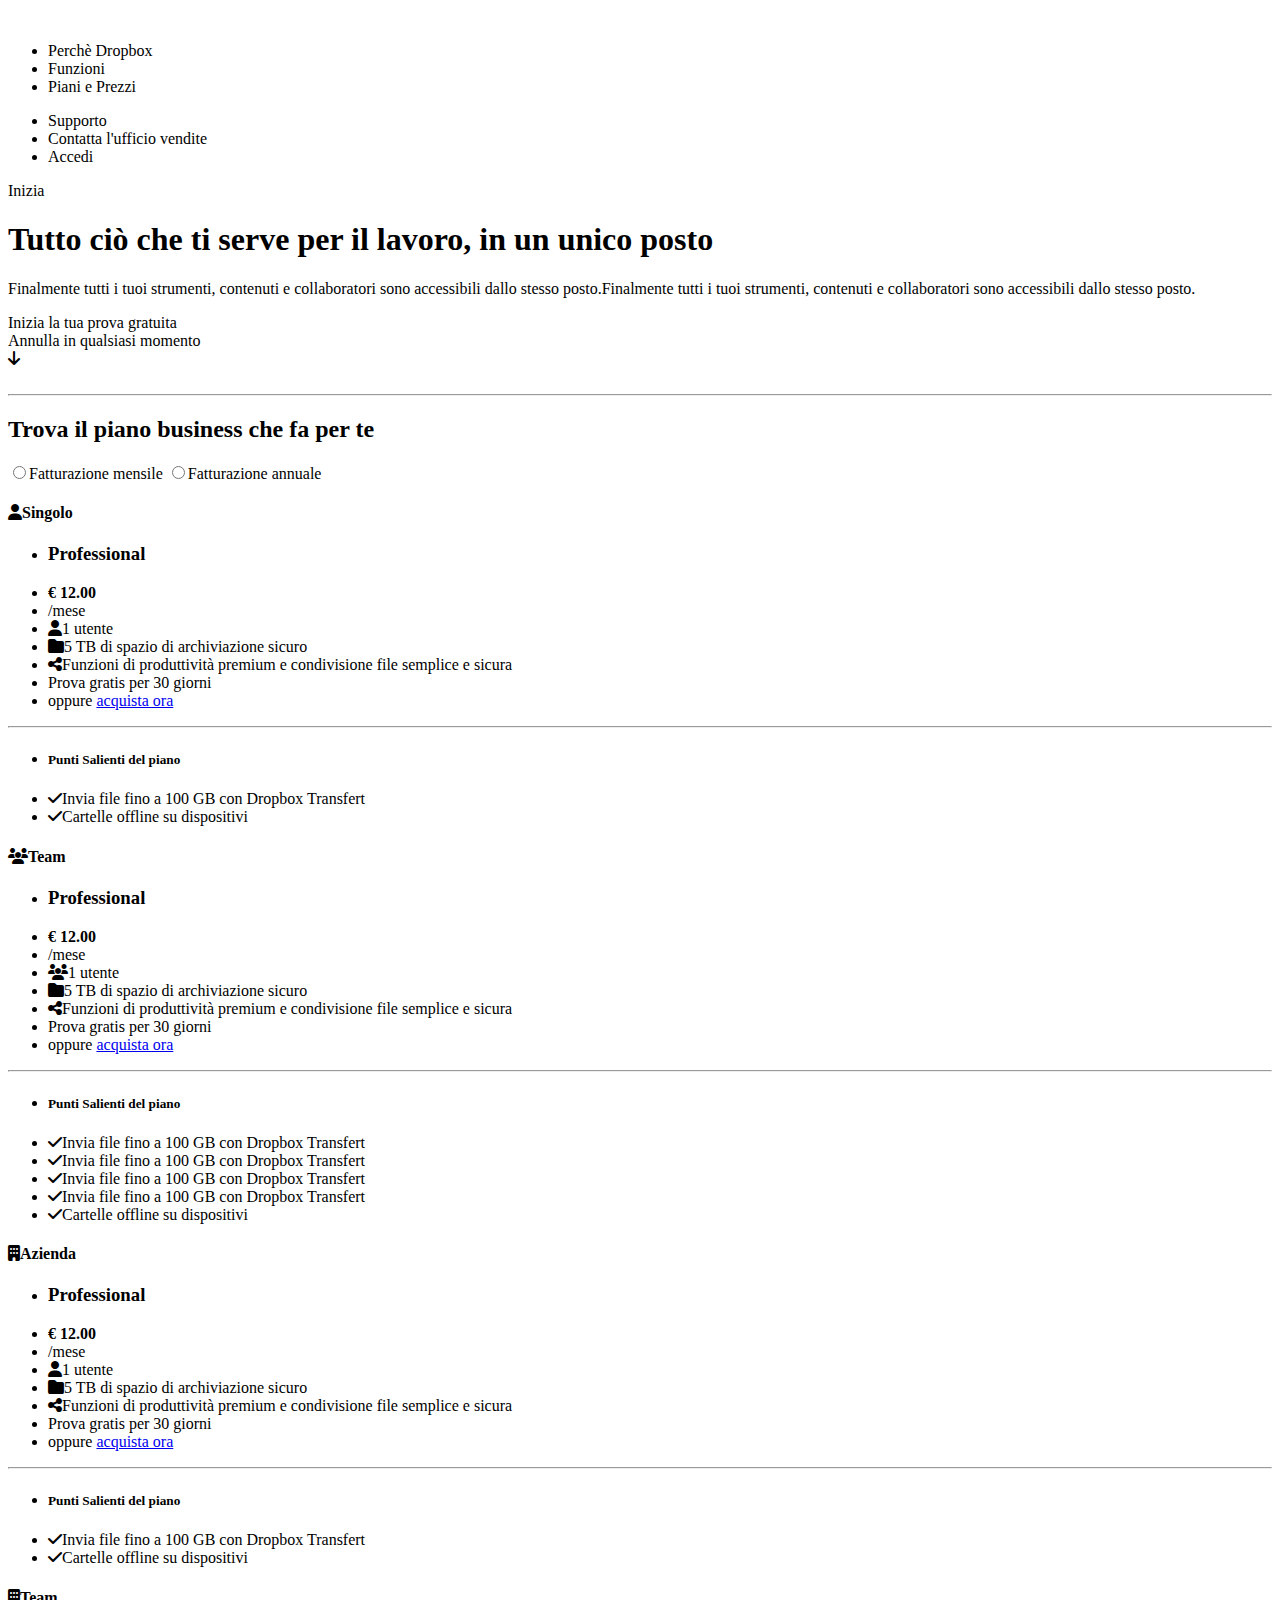
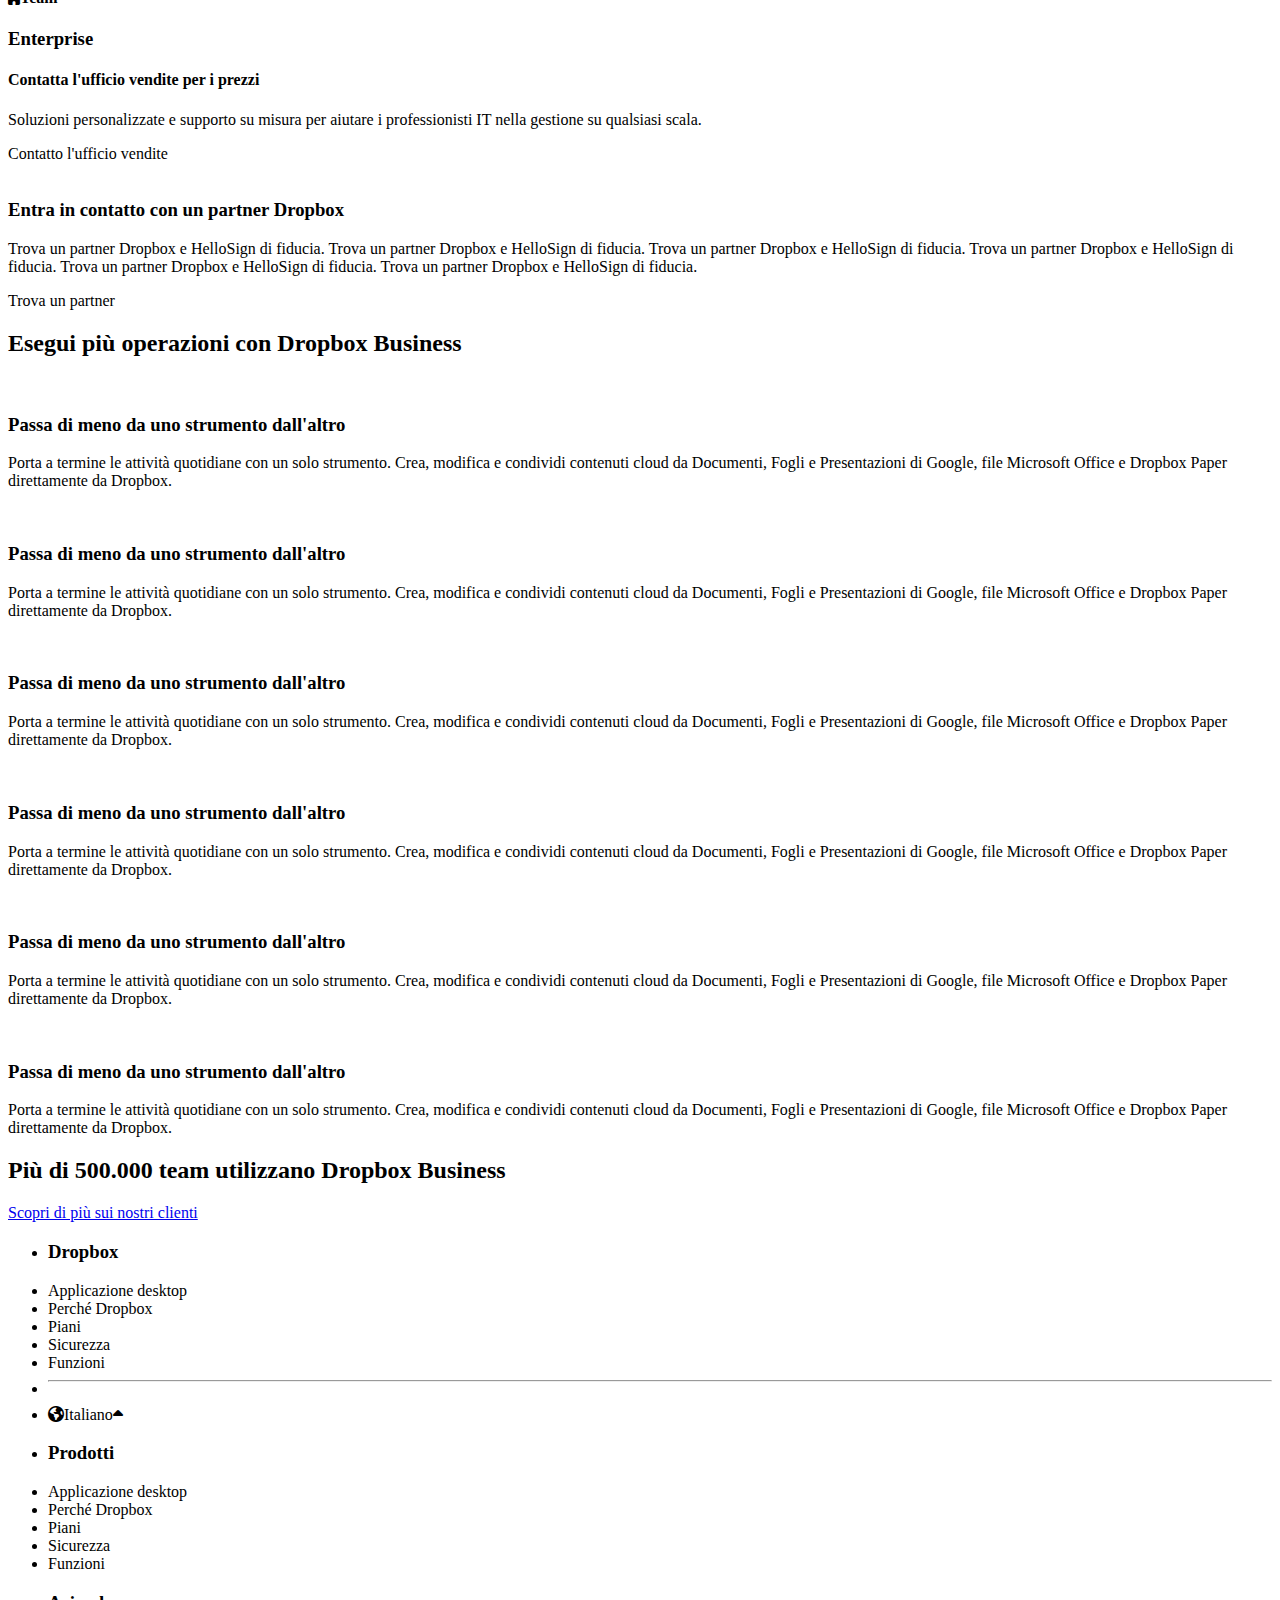
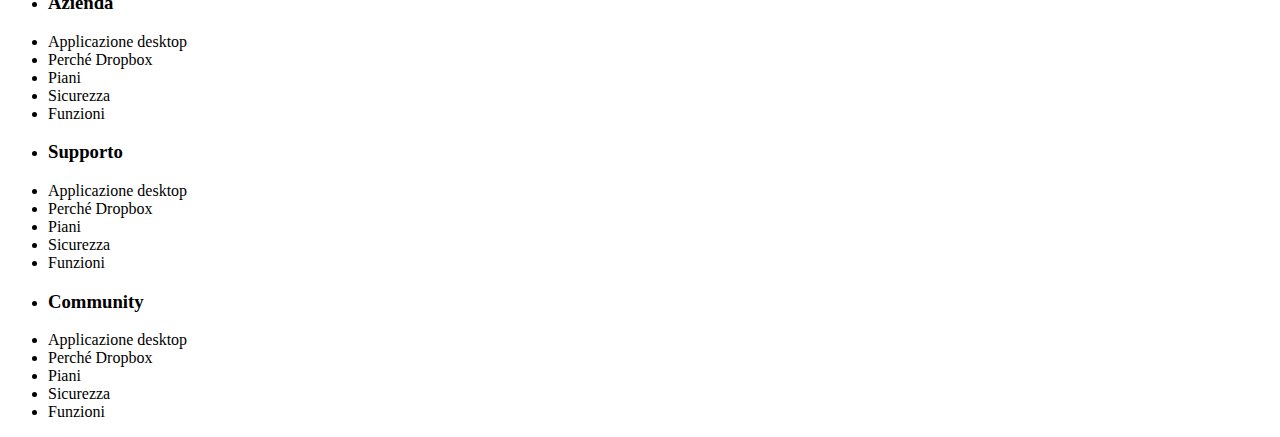
==== BONUS/index.html @ c8a10251 "[BONUS] initial commit" ====
<!DOCTYPE html>
<html lang="en">
<head>
    <meta charset="UTF-8">
    <meta name="viewport" content="width=device-width, initial-scale=1.0">
    <title>Esercizio n9</title>
    <!-- font -->
    <link rel="preconnect" href="https://fonts.googleapis.com">
    <link rel="preconnect" href="https://fonts.gstatic.com" crossorigin>
    <link href="https://fonts.googleapis.com/css2?family=Open+Sans:ital,wght@0,300..800;1,300..800&display=swap" rel="stylesheet">
    <!-- simbols -->
    <link rel="stylesheet" href="https://cdnjs.cloudflare.com/ajax/libs/font-awesome/6.7.2/css/all.min.css" integrity="sha512-Evv84Mr4kqVGRNSgIGL/F/aIDqQb7xQ2vcrdIwxfjThSH8CSR7PBEakCr51Ck+w+/U6swU2Im1vVX0SVk9ABhg==" crossorigin="anonymous" referrerpolicy="no-referrer" />
    <!-- css -->
    <link rel="stylesheet" href="./css/style.css">
</head>
<body>
    <!-- header -->
    <header>
        <div class="container-big d-flex align-items-center py30">
            <img src="./img/logo-small.png" alt="">
            <div class="col50">
                <div id="head-leftlinks">
                    <ul>
                        <li>Perch&egrave; Dropbox</li>
                        <li>Funzioni</li>
                        <li>Piani e Prezzi</li>
                    </ul>
                </div>
            </div>
            <div class="col50 txt-right">
                <div id="head-rightlinks" class>
                    <ul>
                        <li>Supporto</li>
                        <li>Contatta l'ufficio vendite</li>
                        <li>Accedi</li>
                    </ul>
                </div>
            </div>
            <div class="btn bg-blue c-white">Inizia</div>
        </div>
    </header>
    <!-- main -->
    <main class="mb50">
        <!-- jumbotron -->
        <div id="jumbotron" class="pt50">
            <div class="container-mid">
                <h1>Tutto ci&ograve; che ti serve per il lavoro, in un unico posto</h1>
                <div class="content d-flex">
                    <div class="col30 pos-relative ">
                        <p class="mb20">Finalmente tutti i tuoi strumenti, contenuti e collaboratori sono accessibili dallo stesso posto.Finalmente tutti i tuoi strumenti, contenuti e collaboratori sono accessibili dallo stesso posto.</p>
                        <div class="btn bg-blue c-white mb20">Inizia la tua prova gratuita</div>
                        <div>Annulla in qualsiasi momento</div>
                        <i class="fa-solid fa-arrow-down pos-absolute bottom130"></i>
                    </div>
                    <div class="col70">
                        <img class="img-fluid" src="./img/jumbo.png" alt="">
                    </div>
                </div>
            </div>
        </div>
        <hr>
        <div class="container-sm">
            <!-- S1 -->
            <div id="section-1">
                <!-- row -->
                <div class="content-1">
                    <h2>Trova il piano business che fa per te</h2>
                    <div class="inp-radio my20">
                        <span><input type="radio" name="#">Fatturazione mensile</span>
                        <span><input type="radio" name="#">Fatturazione annuale</span>
                    </div>
                </div>
                <!-- column -->
                <div class="content-2 d-flex align-stretch j-between">
                    <!-- one -->
                    <div class="col30 border-black">
                        <h4 class="txt-center my10"><i class="fa-solid fa-user mr5"></i>Singolo</h4>
                        <ul>
                            <li class="mb10"><h3>Professional</h3></li>
                            <li class="mb10"><strong>&euro; 12.00</strong></li>
                            <li class="c-grey mb50">/mese</li>
                            <li class="mb20"><i class="fa-solid fa-user mr5"></i>1 utente</li>
                            <li class="mb20"><i class="fa-solid fa-folder mr5"></i>5 TB di spazio di archiviazione sicuro</li>
                            <li class="mb50"><i class="fa-solid fa-share-nodes mr5"></i>Funzioni di produttivit&agrave; premium e condivisione file semplice e sicura</li>
                            <li class="btn bg-blue c-white txt-center mb30">Prova gratis per 30 giorni</li>
                            <li>oppure <a href="#">acquista ora</a></li>
                        </ul>
                        <hr class="my20">
                        <ul>
                            <li><h5 class="mb30">Punti Salienti del piano</h5></li>
                            <li class="mb20"><i class="fa-solid fa-check c-blue mr5"></i>Invia file fino a 100 GB con Dropbox Transfert</li>
                            <li class="mb20"><i class="fa-solid fa-check c-blue mr5"></i>Cartelle offline su dispositivi</li>
                        </ul>
                    </div>
                    <!-- two -->
                    <div class="col30 border-black">
                        <h4 class="txt-center my10"><i class="fa-solid fa-users mr5"></i>Team</h4>
                        <ul>
                            <li class="mb10"><h3>Professional</h3></li>
                            <li class="mb10"><strong>&euro; 12.00</strong></li>
                            <li class="c-grey mb50">/mese</li>
                            <li class="mb20"><i class="fa-solid fa-users mr5"></i>1 utente</li>
                            <li class="mb20"><i class="fa-solid fa-folder mr5"></i>5 TB di spazio di archiviazione sicuro</li>
                            <li class="mb50"><i class="fa-solid fa-share-nodes mr5"></i>Funzioni di produttivit&agrave; premium e condivisione file semplice e sicura</li>
                            <li class="btn bg-blue c-white txt-center mb30">Prova gratis per 30 giorni</li>
                            <li>oppure <a href="#">acquista ora</a></li>
                        </ul>
                        <hr class="my20">
                        <ul>
                            <li><h5 class="mb30">Punti Salienti del piano</h5></li>
                            <li class="mb20"><i class="fa-solid fa-check c-blue mr5"></i>Invia file fino a 100 GB con Dropbox Transfert</li>
                            <li class="mb20"><i class="fa-solid fa-check c-blue mr5"></i>Invia file fino a 100 GB con Dropbox Transfert</li>
                            <li class="mb20"><i class="fa-solid fa-check c-blue mr5"></i>Invia file fino a 100 GB con Dropbox Transfert</li>
                            <li class="mb20"><i class="fa-solid fa-check c-blue mr5"></i>Invia file fino a 100 GB con Dropbox Transfert</li>
                            <li class="mb20"><i class="fa-solid fa-check c-blue mr5"></i>Cartelle offline su dispositivi</li>
                        </ul>
                    </div>
                    <!-- three -->
                    <div class="col30 border-black">
                        <h4 class="txt-center my10"><i class="fa-solid fa-building mr5"></i></i>Azienda</h4>
                        <ul>
                            <li class="mb10"><h3>Professional</h3></li>
                            <li class="mb10"><strong>&euro; 12.00</strong></li>
                            <li class="c-grey mb50">/mese</li>
                            <li class="mb20"><i class="fa-solid fa-user mr5"></i>1 utente</li>
                            <li class="mb20"><i class="fa-solid fa-folder mr5"></i>5 TB di spazio di archiviazione sicuro</li>
                            <li class="mb50"><i class="fa-solid fa-share-nodes mr5"></i>Funzioni di produttivit&agrave; premium e condivisione file semplice e sicura</li>
                            <li class="btn bg-blue c-white txt-center mb30">Prova gratis per 30 giorni</li>
                            <li>oppure <a href="#">acquista ora</a></li>
                        </ul>
                        <hr class="my20">
                        <ul>
                            <li><h5 class="mb30">Punti Salienti del piano</h5></li>
                            <li class="mb20"><i class="fa-solid fa-check c-blue mr5"></i>Invia file fino a 100 GB con Dropbox Transfert</li>
                            <li><i class="fa-solid fa-check c-blue mr5"></i>Cartelle offline su dispositivi</li>
                        </ul>
                    </div>
                </div>
                <!-- row -->
                <div class="content-3 border-black">
                    <h4 class="txt-center my10"><i class="fa-solid fa-building mr5"></i>Team</h4>
                    <div class="content d-flex">
                        <div class="col70 p30">
                            <h3 class="mb20">Enterprise</h3>
                            <h4 class="mb50">Contatta l'ufficio vendite per i prezzi</h4>
                            <p>Soluzioni personalizzate e supporto su misura per aiutare i professionisti IT nella gestione su qualsiasi scala.</p>
                        </div>
                        <div class="col30 p30">
                            <div class="btn bg-blue c-white txt-center">Contatto l'ufficio vendite</div>
                        </div>
                    </div>
                </div>
            </div>
            <!-- S2 -->
            <div id="section-2">
                <div class="content d-flex">
                    <div class="col70">
                        <img class="img-fluid" src="./img/partner.png" alt="">
                    </div>
                    <div class="col30">
                        <h3 class="mb30">Entra in contatto con un partner Dropbox</h3>
                        <p class="mb20">Trova un partner Dropbox e HelloSign di fiducia. Trova un partner Dropbox e HelloSign di fiducia. Trova un partner Dropbox e HelloSign di fiducia. Trova un partner Dropbox e HelloSign di fiducia. Trova un partner Dropbox e HelloSign di fiducia. Trova un partner Dropbox e HelloSign di fiducia.</p>
                        <div class="btn txt-center border-black">Trova un partner</div>
                    </div>
                </div>
            </div>
            <!-- S3 -->
            <div id="section-3">
                <!-- row -->
                <div class="content">
                    <h2 class="mb30">Esegui pi&ugrave; operazioni con Dropbox Business</h2>
                </div>
                <!-- column -->
                <div class="content d-flex flex-wrap j-between gap-r20 mb50">
                    <!-- one -->
                    <div class="col30">
                        <img class="img-fluid" src="./img/business-feature-coordinate-it.png" alt="">
                        <h3 class="mb20">Passa di meno da uno strumento dall'altro</h3>
                        <p>Porta a termine le attivit&agrave; quotidiane con un solo strumento. Crea, modifica e condividi contenuti cloud da Documenti, Fogli e Presentazioni di Google, file Microsoft Office e Dropbox Paper direttamente da Dropbox.</p>
                    </div>
                    <!-- two -->
                    <div class="col30">
                        <img class="img-fluid" src="./img/business-feature-integrations-it.png" alt="">
                        <h3 class="mb20">Passa di meno da uno strumento dall'altro</h3>
                        <p>Porta a termine le attivit&agrave; quotidiane con un solo strumento. Crea, modifica e condividi contenuti cloud da Documenti, Fogli e Presentazioni di Google, file Microsoft Office e Dropbox Paper direttamente da Dropbox.</p>
                    </div>
                    <!-- three -->
                    <div class="col30">
                        <img class="img-fluid" src="./img/business-feature-multi-device.png" alt="">
                        <h3 class="mb20">Passa di meno da uno strumento dall'altro</h3>
                        <p>Porta a termine le attivit&agrave; quotidiane con un solo strumento. Crea, modifica e condividi contenuti cloud da Documenti, Fogli e Presentazioni di Google, file Microsoft Office e Dropbox Paper direttamente da Dropbox.</p>
                    </div>
                    <!-- four -->
                    <div class="col30">
                        <img class="img-fluid" src="./img/business-feature-send-files-it.png" alt="">
                        <h3 class="mb20">Passa di meno da uno strumento dall'altro</h3>
                        <p>Porta a termine le attivit&agrave; quotidiane con un solo strumento. Crea, modifica e condividi contenuti cloud da Documenti, Fogli e Presentazioni di Google, file Microsoft Office e Dropbox Paper direttamente da Dropbox.</p>
                    </div>
                    <!-- five -->
                    <div class="col30">
                        <img class="img-fluid" src="./img/business-feature-security.png" alt="">
                        <h3 class="mb20">Passa di meno da uno strumento dall'altro</h3>
                        <p>Porta a termine le attivit&agrave; quotidiane con un solo strumento. Crea, modifica e condividi contenuti cloud da Documenti, Fogli e Presentazioni di Google, file Microsoft Office e Dropbox Paper direttamente da Dropbox.</p>
                    </div>
                    <!-- six -->
                    <div class="col30">
                        <img class="img-fluid" src="./img/business-feature-switching-tools.png" alt="">
                        <h3 class="mb20">Passa di meno da uno strumento dall'altro</h3>
                        <p>Porta a termine le attivit&agrave; quotidiane con un solo strumento. Crea, modifica e condividi contenuti cloud da Documenti, Fogli e Presentazioni di Google, file Microsoft Office e Dropbox Paper direttamente da Dropbox.</p>
                    </div>
                </div>
                <!-- row -->
                <div class="content">
                    <h2 class="col70 mb30">Pi&ugrave; di 500.000 team utilizzano Dropbox Business</h2>
                    <a href="#">Scopri di pi&ugrave; sui nostri clienti</a>
                </div>
            </div>
        </div>
    </main>
    <!-- footer -->
    <footer class="bg-black p30">
        <div class="container-mid">
            <div id="info-links">
                <div class="content d-flex c-white">
                    <!-- one -->
                    <div class="col20">
                        <ul>
                            <li><h3>Dropbox</h3></li>
                            <li>Applicazione desktop</li>
                            <li>Perch&eacute; Dropbox</li>
                            <li>Piani</li>
                            <li>Sicurezza</li>
                            <li>Funzioni</li>
                            <li><hr class="c-white"></li>
                            <li class="c-lightgrey"><i class="fa-solid fa-earth-americas mr5"></i>Italiano<i class="fa-solid fa-caret-up ml5"></i></li>
                        </ul>
                    </div>
                    <!-- two -->
                    <div class="col20">
                        <ul>
                            <li><h3>Prodotti</h3></li>
                            <li>Applicazione desktop</li>
                            <li>Perch&eacute; Dropbox</li>
                            <li>Piani</li>
                            <li>Sicurezza</li>
                            <li>Funzioni</li>
                        </ul>
                    </div>
                    <!-- three -->
                    <div class="col20">
                        <ul>
                            <li><h3>Azienda</h3></li>
                            <li>Applicazione desktop</li>
                            <li>Perch&eacute; Dropbox</li>
                            <li>Piani</li>
                            <li>Sicurezza</li>
                            <li>Funzioni</li>
                        </ul>
                    </div>
                    <!-- four -->
                    <div class="col20">
                        <ul>
                            <li><h3>Supporto</h3></li>
                            <li>Applicazione desktop</li>
                            <li>Perch&eacute; Dropbox</li>
                            <li>Piani</li>
                            <li>Sicurezza</li>
                            <li>Funzioni</li>
                        </ul>
                    </div>
                    <!-- five -->
                    <div class="col20">
                        <ul>
                            <li><h3>Community</h3></li>
                            <li>Applicazione desktop</li>
                            <li>Perch&eacute; Dropbox</li>
                            <li>Piani</li>
                            <li>Sicurezza</li>
                            <li>Funzioni</li>
                        </ul>
                    </div>
                </div>
            </div>
        </div>
    </footer>
</body>
</html>
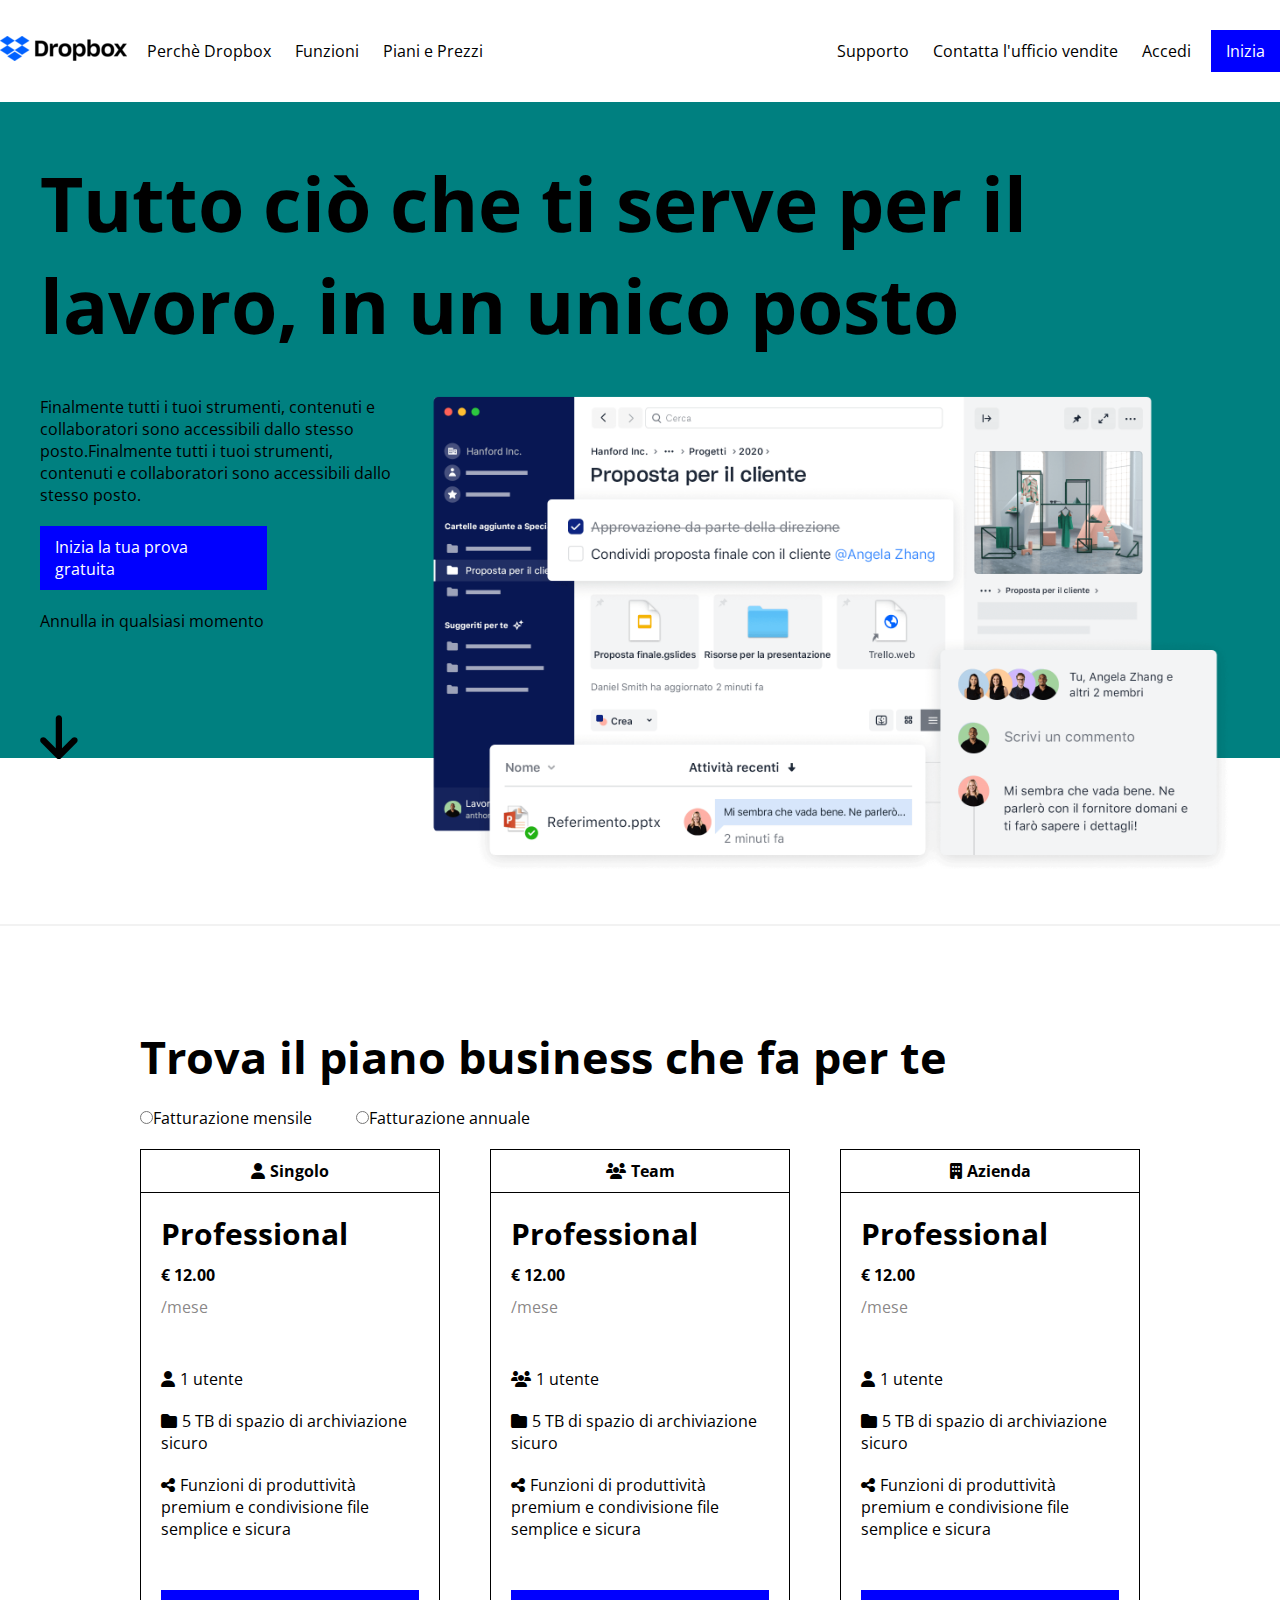
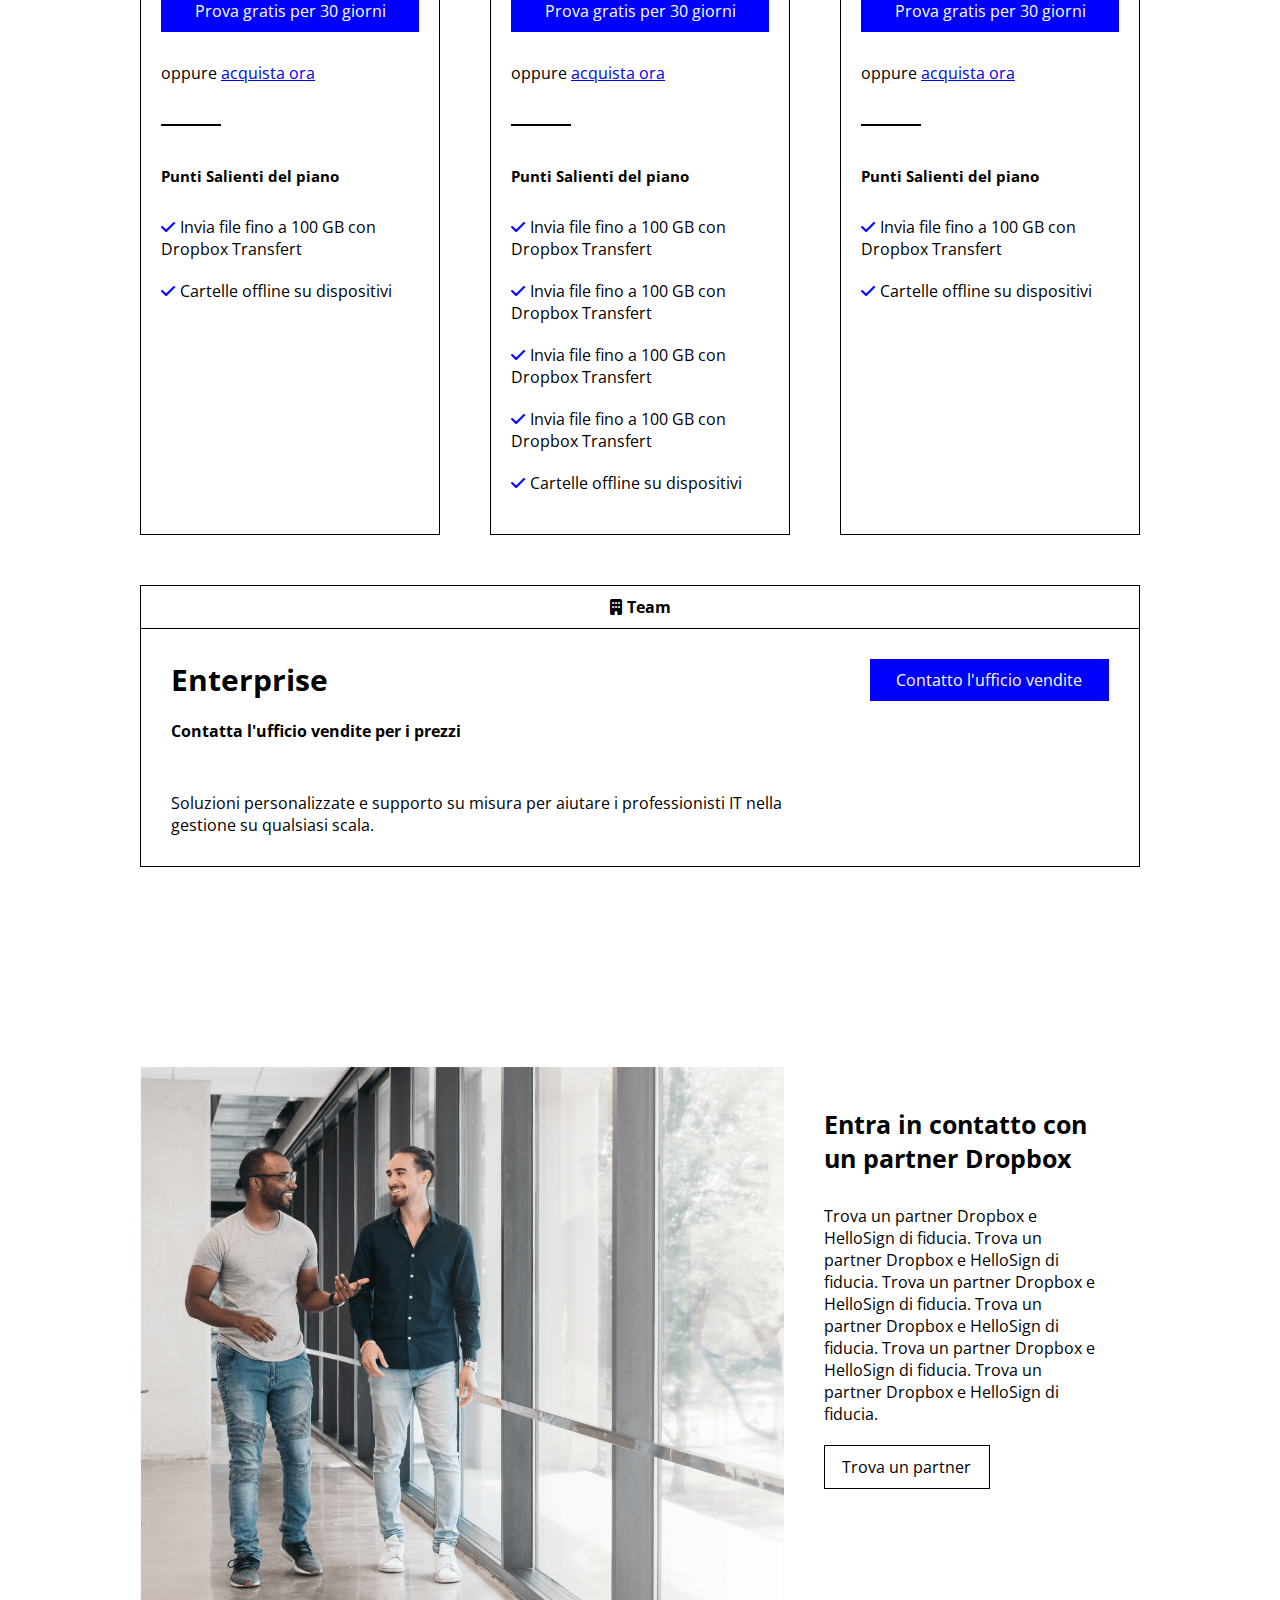
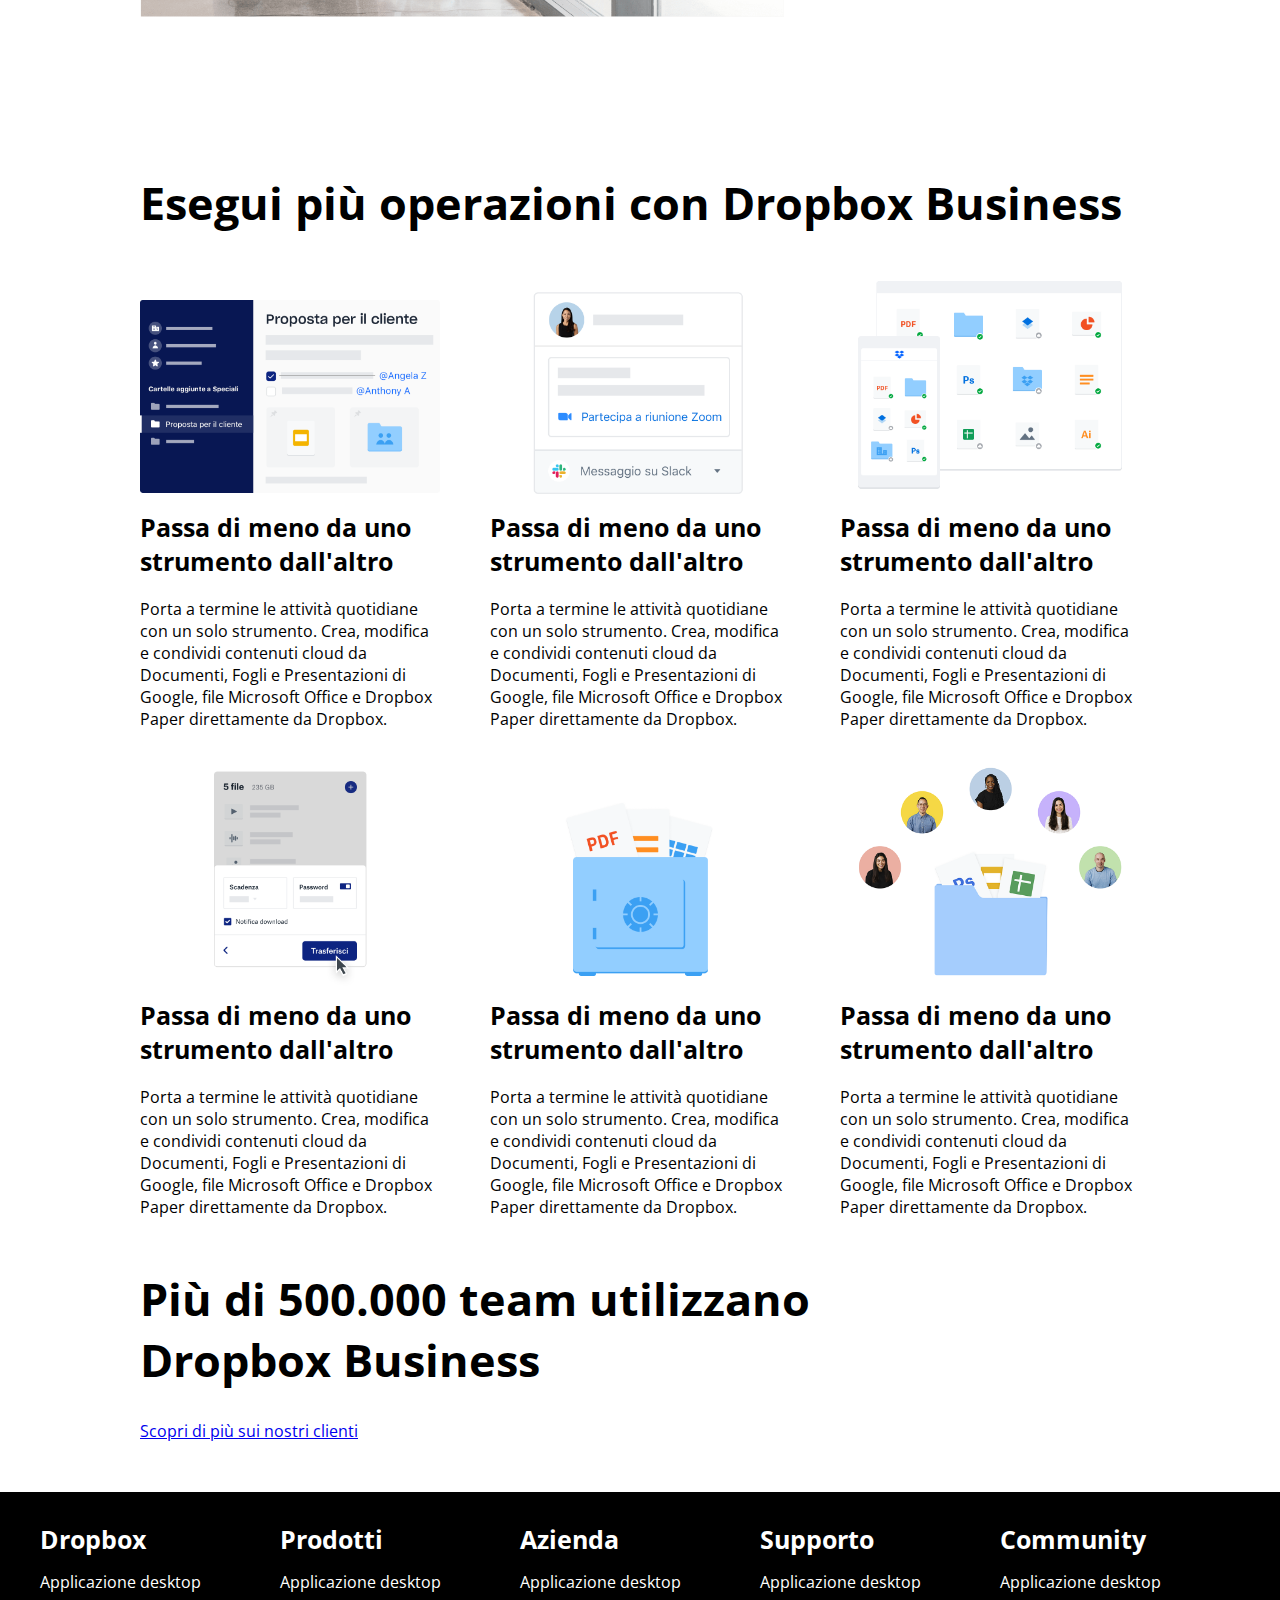
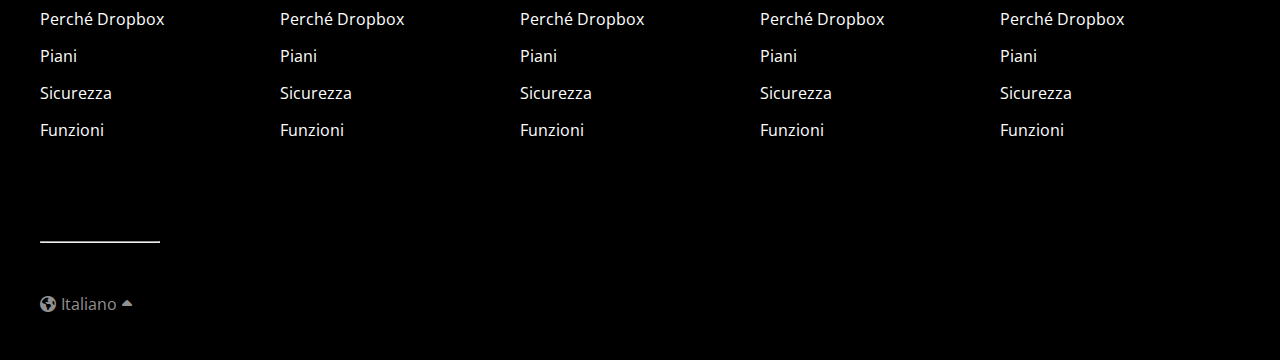
==== commit fd5a7477: "[BONUS] Small fixes - added arrow-scroll to #section-3 and links" ====
--- a/BONUS/index.html
+++ b/BONUS/index.html
@@ -3,7 +3,7 @@
 <head>
     <meta charset="UTF-8">
     <meta name="viewport" content="width=device-width, initial-scale=1.0">
-    <title>Esercizio n9</title>
+    <title>Esercizio n9 Bonus</title>
     <!-- font -->
     <link rel="preconnect" href="https://fonts.googleapis.com">
     <link rel="preconnect" href="https://fonts.gstatic.com" crossorigin>
@@ -17,26 +17,26 @@
     <!-- header -->
     <header>
         <div class="container-big d-flex align-items-center py30">
-            <img src="./img/logo-small.png" alt="">
+            <a href="#"><img src="../img/logo-small.png" alt=""></a>
             <div class="col50">
                 <div id="head-leftlinks">
                     <ul>
-                        <li>Perch&egrave; Dropbox</li>
-                        <li>Funzioni</li>
-                        <li>Piani e Prezzi</li>
+                        <li><a href="#">Perch&egrave; Dropbox</a></li>
+                        <li><a href="#">Funzioni</a></li>
+                        <li><a href="#">Piani e Prezzi</a></li>
                     </ul>
                 </div>
             </div>
             <div class="col50 txt-right">
                 <div id="head-rightlinks" class>
                     <ul>
-                        <li>Supporto</li>
-                        <li>Contatta l'ufficio vendite</li>
-                        <li>Accedi</li>
+                        <li><a href="#">Supporto</a></li>
+                        <li><a href="#">Contatta l'ufficio vendite</a></li>
+                        <li><a href="#">Accedi</a></li>
                     </ul>
                 </div>
             </div>
-            <div class="btn bg-blue c-white">Inizia</div>
+            <div class="btn bg-blue"><a href="#" class="c-white">Inizia</a></div>
         </div>
     </header>
     <!-- main -->
@@ -46,14 +46,14 @@
             <div class="container-mid">
                 <h1>Tutto ci&ograve; che ti serve per il lavoro, in un unico posto</h1>
                 <div class="content d-flex">
-                    <div class="col30 pos-relative ">
+                    <div class="col30 ">
                         <p class="mb20">Finalmente tutti i tuoi strumenti, contenuti e collaboratori sono accessibili dallo stesso posto.Finalmente tutti i tuoi strumenti, contenuti e collaboratori sono accessibili dallo stesso posto.</p>
-                        <div class="btn bg-blue c-white mb20">Inizia la tua prova gratuita</div>
-                        <div>Annulla in qualsiasi momento</div>
-                        <i class="fa-solid fa-arrow-down pos-absolute bottom130"></i>
+                        <a href="#"><div class="btn bg-blue c-white mb20">Inizia la tua prova gratuita</div></a>
+                        <a href="#"><div>Annulla in qualsiasi momento</div></a>
+                        <a href="#section-3"><i class="fa-solid fa-arrow-down mt80"></i></a>
                     </div>
                     <div class="col70">
-                        <img class="img-fluid" src="./img/jumbo.png" alt="">
+                        <img class="img-fluid" src="../img/jumbo.png" alt="">
                     </div>
                 </div>
             </div>
@@ -82,7 +82,7 @@
                             <li class="mb20"><i class="fa-solid fa-user mr5"></i>1 utente</li>
                             <li class="mb20"><i class="fa-solid fa-folder mr5"></i>5 TB di spazio di archiviazione sicuro</li>
                             <li class="mb50"><i class="fa-solid fa-share-nodes mr5"></i>Funzioni di produttivit&agrave; premium e condivisione file semplice e sicura</li>
-                            <li class="btn bg-blue c-white txt-center mb30">Prova gratis per 30 giorni</li>
+                            <li class="btn bg-blue c-white txt-center mb30"><a href="#">Prova gratis per 30 giorni</a></li>
                             <li>oppure <a href="#">acquista ora</a></li>
                         </ul>
                         <hr class="my20">
@@ -102,7 +102,7 @@
                             <li class="mb20"><i class="fa-solid fa-users mr5"></i>1 utente</li>
                             <li class="mb20"><i class="fa-solid fa-folder mr5"></i>5 TB di spazio di archiviazione sicuro</li>
                             <li class="mb50"><i class="fa-solid fa-share-nodes mr5"></i>Funzioni di produttivit&agrave; premium e condivisione file semplice e sicura</li>
-                            <li class="btn bg-blue c-white txt-center mb30">Prova gratis per 30 giorni</li>
+                            <li class="btn bg-blue c-white txt-center mb30"><a href="#">Prova gratis per 30 giorni</a></li>
                             <li>oppure <a href="#">acquista ora</a></li>
                         </ul>
                         <hr class="my20">
@@ -125,7 +125,7 @@
                             <li class="mb20"><i class="fa-solid fa-user mr5"></i>1 utente</li>
                             <li class="mb20"><i class="fa-solid fa-folder mr5"></i>5 TB di spazio di archiviazione sicuro</li>
                             <li class="mb50"><i class="fa-solid fa-share-nodes mr5"></i>Funzioni di produttivit&agrave; premium e condivisione file semplice e sicura</li>
-                            <li class="btn bg-blue c-white txt-center mb30">Prova gratis per 30 giorni</li>
+                            <li class="btn bg-blue c-white txt-center mb30"><a href="#">Prova gratis per 30 giorni</a></li>
                             <li>oppure <a href="#">acquista ora</a></li>
                         </ul>
                         <hr class="my20">
@@ -146,7 +146,7 @@
                             <p>Soluzioni personalizzate e supporto su misura per aiutare i professionisti IT nella gestione su qualsiasi scala.</p>
                         </div>
                         <div class="col30 p30">
-                            <div class="btn bg-blue c-white txt-center">Contatto l'ufficio vendite</div>
+                            <div class="btn bg-blue c-white txt-center"><a href="#">Contatto l'ufficio vendite</a></div>
                         </div>
                     </div>
                 </div>
@@ -155,12 +155,12 @@
             <div id="section-2">
                 <div class="content d-flex">
                     <div class="col70">
-                        <img class="img-fluid" src="./img/partner.png" alt="">
+                        <img class="img-fluid" src="../img/partner.png" alt="">
                     </div>
                     <div class="col30">
                         <h3 class="mb30">Entra in contatto con un partner Dropbox</h3>
                         <p class="mb20">Trova un partner Dropbox e HelloSign di fiducia. Trova un partner Dropbox e HelloSign di fiducia. Trova un partner Dropbox e HelloSign di fiducia. Trova un partner Dropbox e HelloSign di fiducia. Trova un partner Dropbox e HelloSign di fiducia. Trova un partner Dropbox e HelloSign di fiducia.</p>
-                        <div class="btn txt-center border-black">Trova un partner</div>
+                        <div class="btn txt-center border-black"><a href="#">Trova un partner</a></div>
                     </div>
                 </div>
             </div>
@@ -174,37 +174,37 @@
                 <div class="content d-flex flex-wrap j-between gap-r20 mb50">
                     <!-- one -->
                     <div class="col30">
-                        <img class="img-fluid" src="./img/business-feature-coordinate-it.png" alt="">
+                        <img class="img-fluid" src="../img/business-feature-coordinate-it.png" alt="">
                         <h3 class="mb20">Passa di meno da uno strumento dall'altro</h3>
                         <p>Porta a termine le attivit&agrave; quotidiane con un solo strumento. Crea, modifica e condividi contenuti cloud da Documenti, Fogli e Presentazioni di Google, file Microsoft Office e Dropbox Paper direttamente da Dropbox.</p>
                     </div>
                     <!-- two -->
                     <div class="col30">
-                        <img class="img-fluid" src="./img/business-feature-integrations-it.png" alt="">
+                        <img class="img-fluid" src="../img/business-feature-integrations-it.png" alt="">
                         <h3 class="mb20">Passa di meno da uno strumento dall'altro</h3>
                         <p>Porta a termine le attivit&agrave; quotidiane con un solo strumento. Crea, modifica e condividi contenuti cloud da Documenti, Fogli e Presentazioni di Google, file Microsoft Office e Dropbox Paper direttamente da Dropbox.</p>
                     </div>
                     <!-- three -->
                     <div class="col30">
-                        <img class="img-fluid" src="./img/business-feature-multi-device.png" alt="">
+                        <img class="img-fluid" src="../img/business-feature-multi-device.png" alt="">
                         <h3 class="mb20">Passa di meno da uno strumento dall'altro</h3>
                         <p>Porta a termine le attivit&agrave; quotidiane con un solo strumento. Crea, modifica e condividi contenuti cloud da Documenti, Fogli e Presentazioni di Google, file Microsoft Office e Dropbox Paper direttamente da Dropbox.</p>
                     </div>
                     <!-- four -->
                     <div class="col30">
-                        <img class="img-fluid" src="./img/business-feature-send-files-it.png" alt="">
+                        <img class="img-fluid" src="../img/business-feature-send-files-it.png" alt="">
                         <h3 class="mb20">Passa di meno da uno strumento dall'altro</h3>
                         <p>Porta a termine le attivit&agrave; quotidiane con un solo strumento. Crea, modifica e condividi contenuti cloud da Documenti, Fogli e Presentazioni di Google, file Microsoft Office e Dropbox Paper direttamente da Dropbox.</p>
                     </div>
                     <!-- five -->
                     <div class="col30">
-                        <img class="img-fluid" src="./img/business-feature-security.png" alt="">
+                        <img class="img-fluid" src="../img/business-feature-security.png" alt="">
                         <h3 class="mb20">Passa di meno da uno strumento dall'altro</h3>
                         <p>Porta a termine le attivit&agrave; quotidiane con un solo strumento. Crea, modifica e condividi contenuti cloud da Documenti, Fogli e Presentazioni di Google, file Microsoft Office e Dropbox Paper direttamente da Dropbox.</p>
                     </div>
                     <!-- six -->
                     <div class="col30">
-                        <img class="img-fluid" src="./img/business-feature-switching-tools.png" alt="">
+                        <img class="img-fluid" src="../img/business-feature-switching-tools.png" alt="">
                         <h3 class="mb20">Passa di meno da uno strumento dall'altro</h3>
                         <p>Porta a termine le attivit&agrave; quotidiane con un solo strumento. Crea, modifica e condividi contenuti cloud da Documenti, Fogli e Presentazioni di Google, file Microsoft Office e Dropbox Paper direttamente da Dropbox.</p>
                     </div>
@@ -226,11 +226,11 @@
                     <div class="col20">
                         <ul>
                             <li><h3>Dropbox</h3></li>
-                            <li>Applicazione desktop</li>
-                            <li>Perch&eacute; Dropbox</li>
-                            <li>Piani</li>
-                            <li>Sicurezza</li>
-                            <li>Funzioni</li>
+                            <li><a href="#">Applicazione desktop</a></li>
+                            <li><a href="#">Perch&eacute; Dropbox</a></li>
+                            <li><a href="#">Piani</a></li>
+                            <li><a href="#">Sicurezza</a></li>
+                            <li><a href="#">Funzioni</a></li>
                             <li><hr class="c-white"></li>
                             <li class="c-lightgrey"><i class="fa-solid fa-earth-americas mr5"></i>Italiano<i class="fa-solid fa-caret-up ml5"></i></li>
                         </ul>
@@ -239,44 +239,44 @@
                     <div class="col20">
                         <ul>
                             <li><h3>Prodotti</h3></li>
-                            <li>Applicazione desktop</li>
-                            <li>Perch&eacute; Dropbox</li>
-                            <li>Piani</li>
-                            <li>Sicurezza</li>
-                            <li>Funzioni</li>
+                            <li><a href="#">Applicazione desktop</a></li>
+                            <li><a href="#">Perch&eacute; Dropbox</a></li>
+                            <li><a href="#">Piani</a></li>
+                            <li><a href="#">Sicurezza</a></li>
+                            <li><a href="#">Funzioni</a></li>
                         </ul>
                     </div>
                     <!-- three -->
                     <div class="col20">
                         <ul>
                             <li><h3>Azienda</h3></li>
-                            <li>Applicazione desktop</li>
-                            <li>Perch&eacute; Dropbox</li>
-                            <li>Piani</li>
-                            <li>Sicurezza</li>
-                            <li>Funzioni</li>
+                            <li><a href="#">Applicazione desktop</a></li>
+                            <li><a href="#">Perch&eacute; Dropbox</a></li>
+                            <li><a href="#">Piani</a></li>
+                            <li><a href="#">Sicurezza</a></li>
+                            <li><a href="#">Funzioni</a></li>
                         </ul>
                     </div>
                     <!-- four -->
                     <div class="col20">
                         <ul>
                             <li><h3>Supporto</h3></li>
-                            <li>Applicazione desktop</li>
-                            <li>Perch&eacute; Dropbox</li>
-                            <li>Piani</li>
-                            <li>Sicurezza</li>
-                            <li>Funzioni</li>
+                            <li><a href="#">Applicazione desktop</a></li>
+                            <li><a href="#">Perch&eacute; Dropbox</a></li>
+                            <li><a href="#">Piani</a></li>
+                            <li><a href="#">Sicurezza</a></li>
+                            <li><a href="#">Funzioni</a></li>
                         </ul>
                     </div>
                     <!-- five -->
                     <div class="col20">
                         <ul>
                             <li><h3>Community</h3></li>
-                            <li>Applicazione desktop</li>
-                            <li>Perch&eacute; Dropbox</li>
-                            <li>Piani</li>
-                            <li>Sicurezza</li>
-                            <li>Funzioni</li>
+                            <li><a href="#">Applicazione desktop</a></li>
+                            <li><a href="#">Perch&eacute; Dropbox</a></li>
+                            <li><a href="#">Piani</a></li>
+                            <li><a href="#">Sicurezza</a></li>
+                            <li><a href="#">Funzioni</a></li>
                         </ul>
                     </div>
                 </div>
--- a/BONUS/css/style.css
+++ b/BONUS/css/style.css
@@ -0,0 +1,338 @@
+*{
+    padding: 0;
+    margin: 0;
+    box-sizing: border-box;
+}
+
+body{
+    font-family: "Open Sans";
+}
+
+html{
+    scroll-behavior: smooth;
+}
+
+.container-big{
+    max-width: 1500px;
+    margin: 0 auto;
+}
+
+.container-mid{
+    max-width: 1200px;
+    margin: 0 auto;
+}
+
+.container-sm{
+    max-width: 1000px;
+    margin: 0 auto;
+}
+
+/*content-header*/
+
+header ul li{
+    display: inline-block;
+}
+
+.btn{
+    padding: 10px 15px;
+}
+
+#head-leftlinks li{
+    margin-left: 20px;
+}
+
+#head-rightlinks li{
+    margin-right: 20px;
+}
+
+header a{
+    text-decoration: none;
+    color:black;
+}
+
+/*content-main*/
+
+h1{
+    font-size: 75px;
+    margin-bottom: 40px;
+}
+
+#jumbotron .btn{
+    max-width: 63%;
+}
+
+#jumbotron{
+    background: linear-gradient(teal 85%, white 15%);
+}
+
+#jumbotron a{
+    text-decoration: none;
+    color:black;
+}
+
+.fa-arrow-down{
+    font-size: 50px;
+}
+
+main>hr{
+    border: 1px solid rgba(211, 211, 211, 0.3);
+    margin: 50px 0 100px 0;
+}
+
+.inp-radio span{
+    margin-right: 40px;
+}
+
+h2{
+    font-size: 45px;
+}
+
+#section-1 h3{
+    font-size: 30px;
+}
+
+#section-1{
+    margin-bottom: 200px;
+}
+
+ul{
+    list-style: none;
+}
+
+#section-1 ul{
+    padding: 20px;
+}
+
+#section-1 ul:first-of-type, .content-3>div{
+    border-top: 1px solid black;
+}
+
+#section-1 .btn a{
+    text-decoration: none;
+    color: white;
+}
+
+.container-sm hr{
+    border: 1px solid black;
+    max-width: 20%;
+    margin-left: 20px;
+}
+
+h5{
+    font-size: 15px;
+}
+
+.content-3{
+    margin-top: 50px;
+}
+
+#section-2{
+    margin-bottom: 150px;
+}
+
+#section-2 .col30{
+    margin: 40px;
+}
+
+#section-2 .btn{
+    max-width: 60%;
+}
+
+#section-2 h3, #section-3 h3, footer li h3{
+    font-size: 25px;
+}
+
+#section-2 a{
+    text-decoration: none;
+    color: black;
+}
+
+
+/*content-footer*/
+
+footer li{
+    margin-bottom: 15px;
+}
+
+footer li hr{
+    max-width: 50%;
+    margin: 100px 0 50px 0;
+
+}
+
+footer a{
+    text-decoration: none;
+    color: white;
+}
+
+/*utility*/
+
+.bg-black{
+    background-color: black;
+}
+
+.bg-teal{
+    background-color: teal;
+}
+
+.bg-blue{
+    background-color: blue;
+}
+
+.border-black{
+    border: 1px solid black;
+}
+
+/*utility-txt*/
+
+.c-white{
+    color: white;
+}
+
+.c-blue{
+    color: blue;
+}
+
+.c-lightgrey{
+    color: rgba(211, 211, 211, 0.7) ;
+}
+
+.c-grey{
+    color: rgba(86, 82, 82, 0.7);
+}
+
+.txt-right{
+    text-align: right;
+}
+
+.txt-center{
+    text-align: center;
+}
+
+/*utility-dim*/
+
+.col50{
+    width: 50%;
+}
+
+.col30{
+    width: 30%;
+}
+
+.col70{
+    width: 70%;
+}
+
+.col20{
+    width: 20%;
+}
+
+.h2000{
+    height: 2000px;
+}
+
+.h400{
+    height: 400px;
+}
+
+.h200{
+    height: 200px;
+}
+
+.h100{
+    height: 100px;
+}
+
+.img-fluid{
+    max-width: 100%;
+}
+
+/*utility-margin/padding*/
+
+.p30{
+    padding: 30px;
+}
+
+.pt50{
+    padding-top: 50px;
+}
+
+.py30{
+    padding: 30px 0;
+}
+
+.my20{
+    margin: 20px 0;
+}
+
+.my10{
+    margin: 10px 0;
+}
+
+.ml5{
+    margin-left: 5px;
+}
+
+.mr5{
+    margin-right: 5px;
+}
+
+.mb20{
+    margin-bottom: 20px;
+}
+
+.mb10{
+    margin-bottom: 10px;
+}
+
+.mb30{
+    margin-bottom: 30px;
+}
+
+.mb50{
+    margin-bottom: 50px;
+}
+
+.mt80{
+margin-top: 80px;
+}
+
+/*utility-flex*/
+
+.d-flex{
+    display: flex;
+}
+
+.flex-wrap{
+    flex-wrap: wrap;
+}
+
+.align-items-center{
+    align-items: center;
+}
+
+.align-stretch{
+    align-items: stretch;
+}
+
+.j-between{
+    justify-content: space-between;
+}
+
+.gap-r20{
+    row-gap: 20px;
+}
+
+/*utlity-pos*/
+
+.pos-relative{
+    position: relative;
+}
+
+.pos-absolute{
+    position: absolute;
+}
+
+.bottom130{
+    bottom: 130px;
+}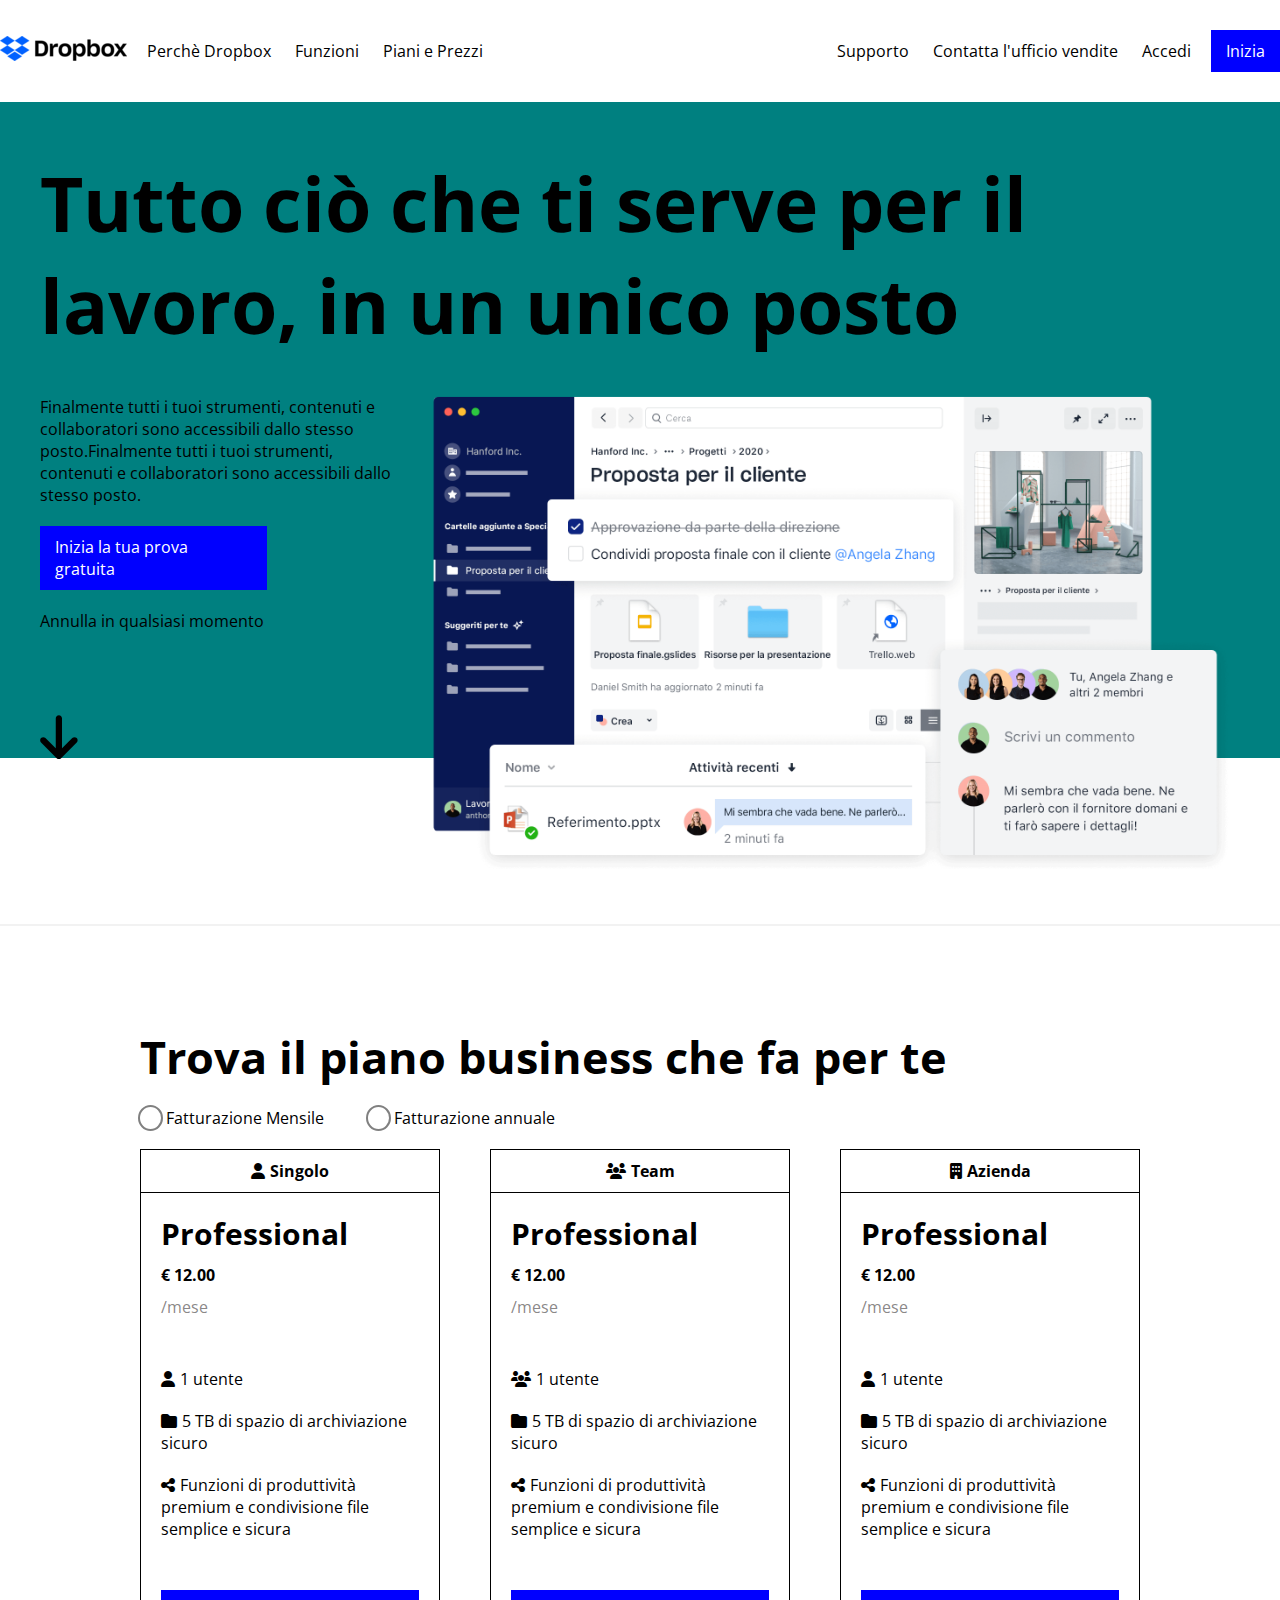
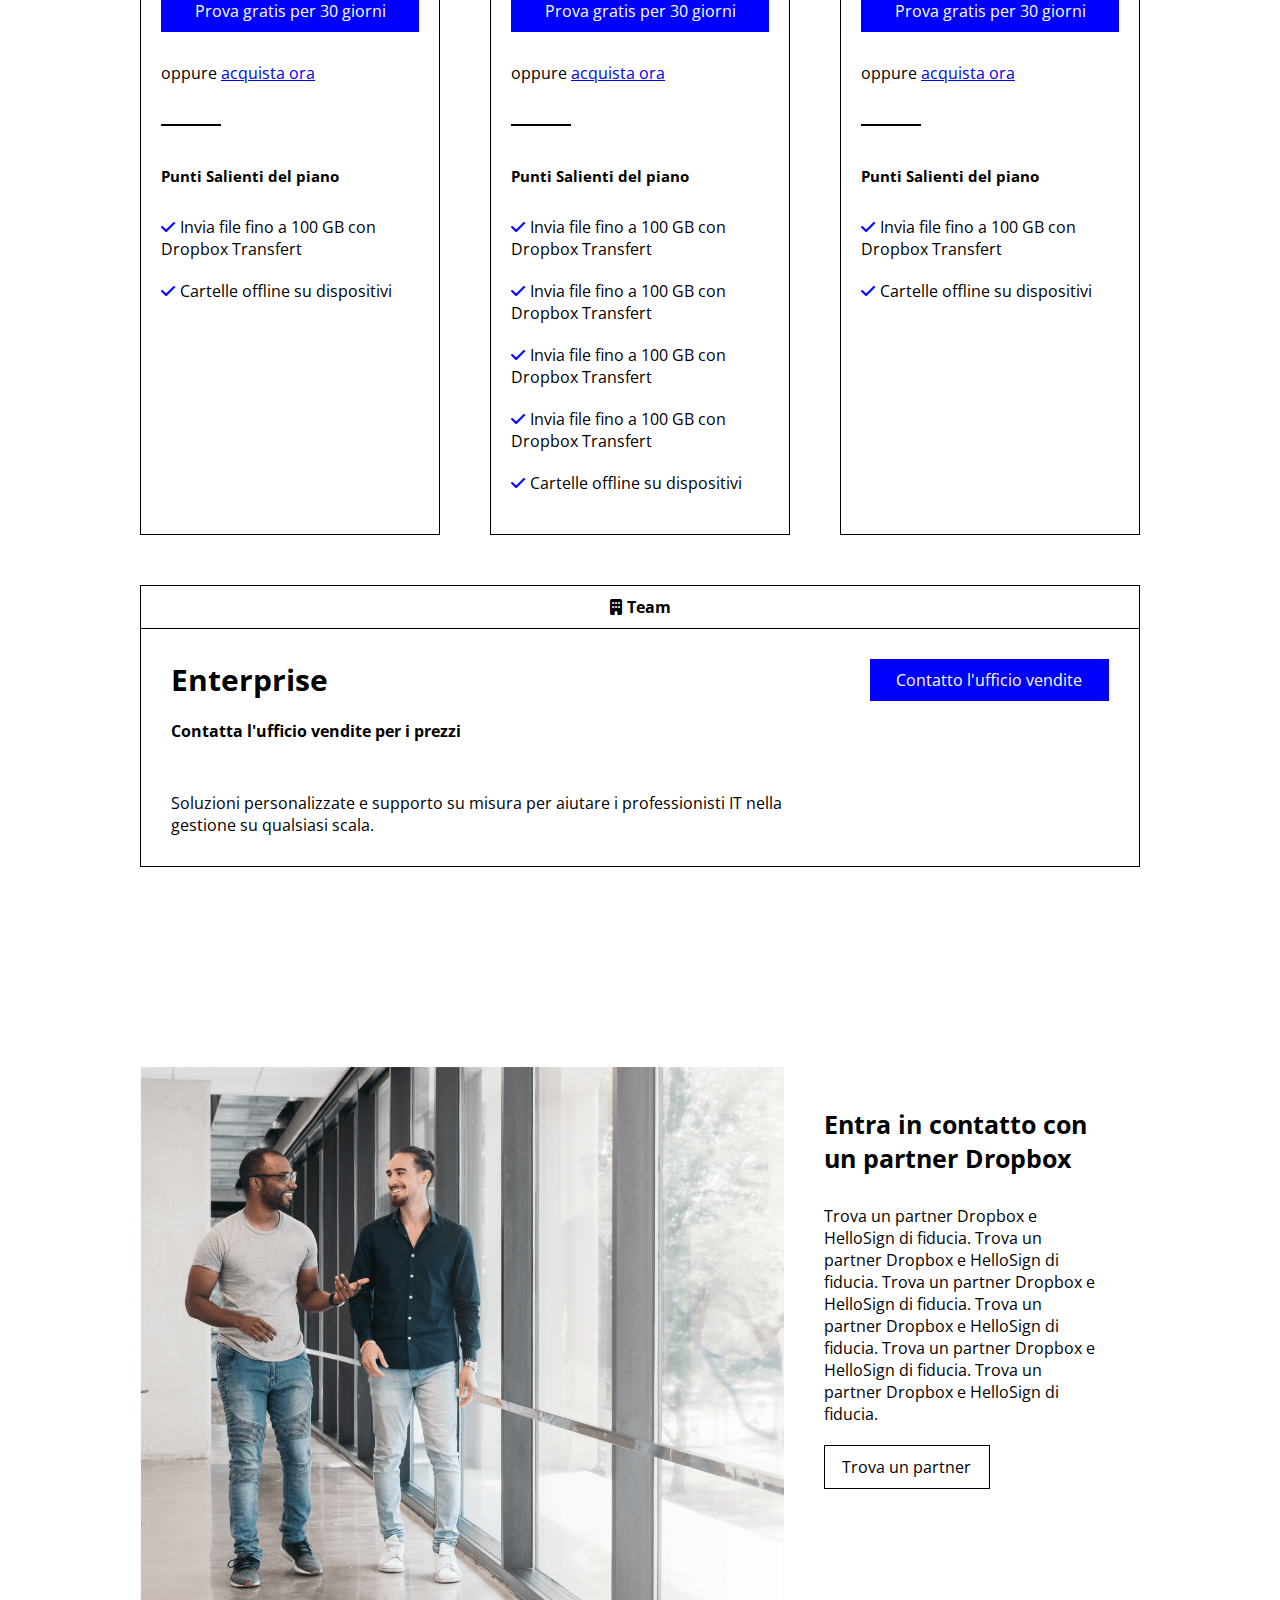
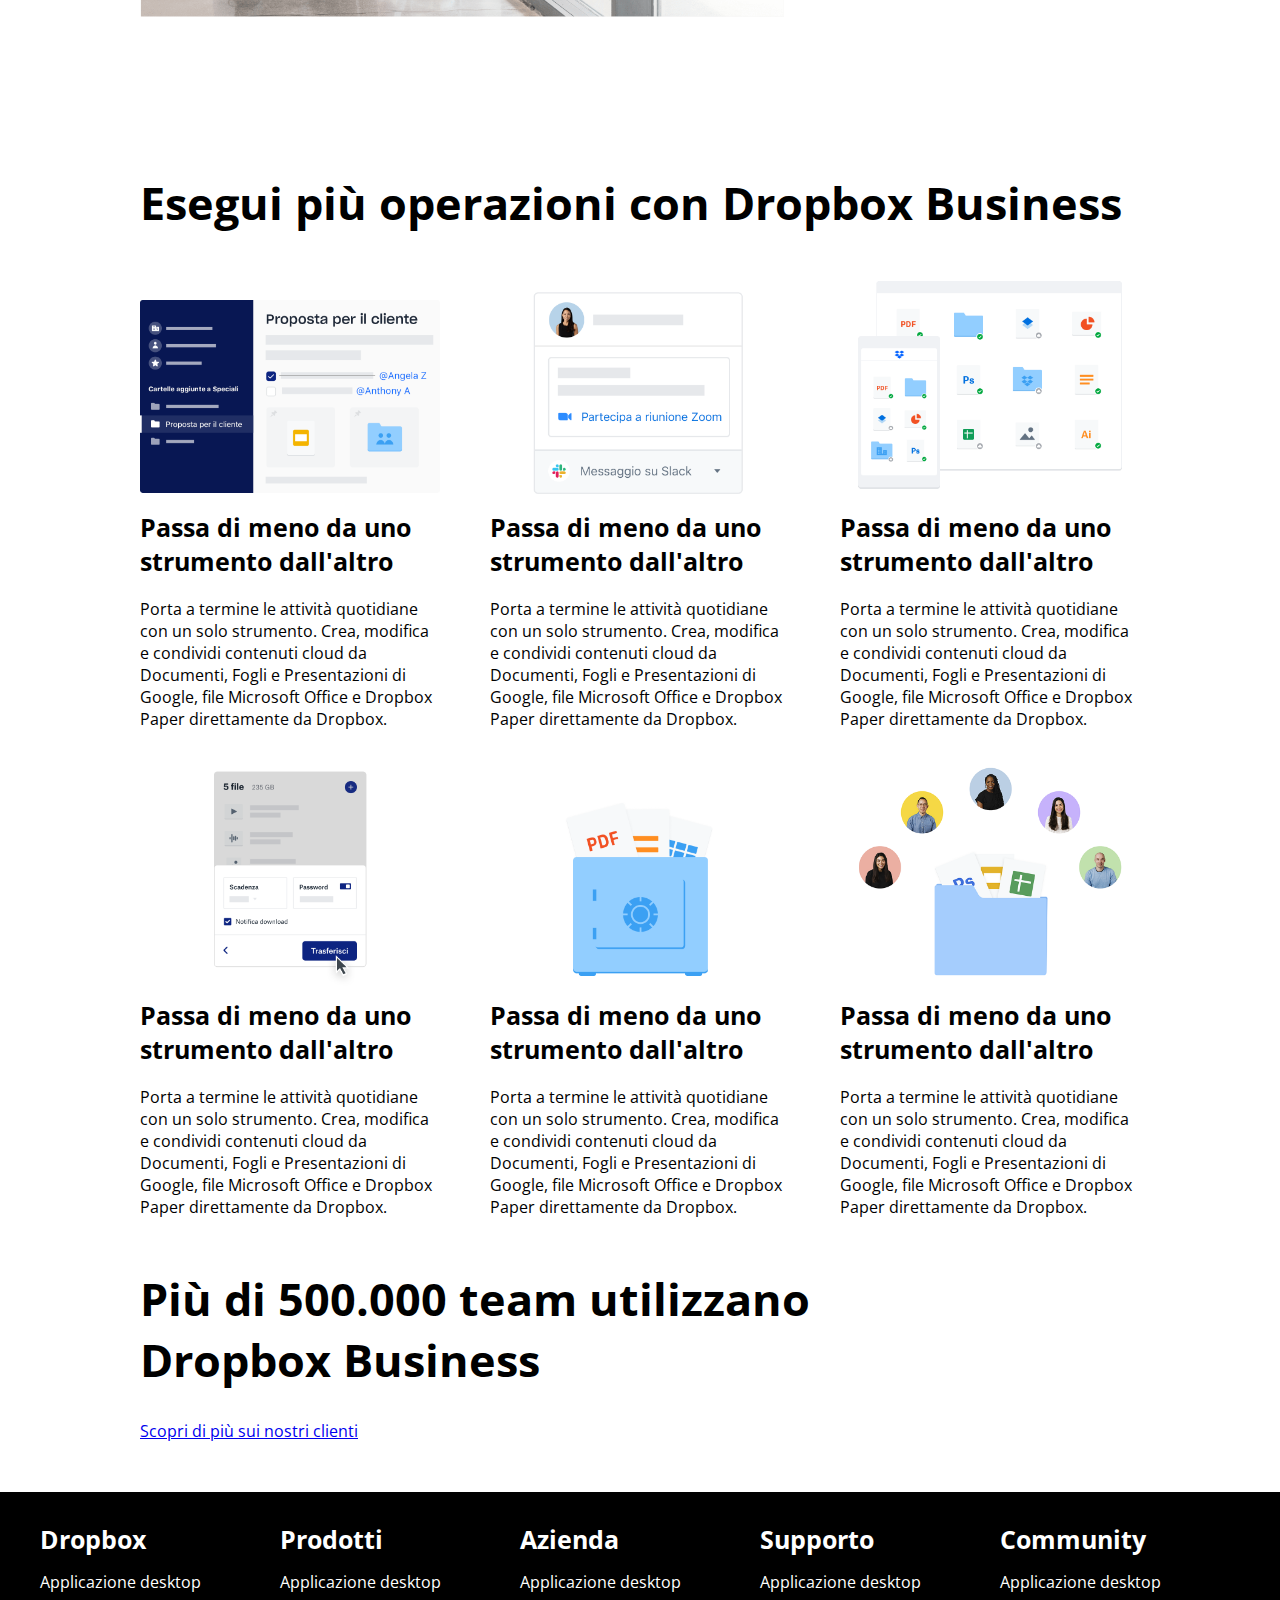
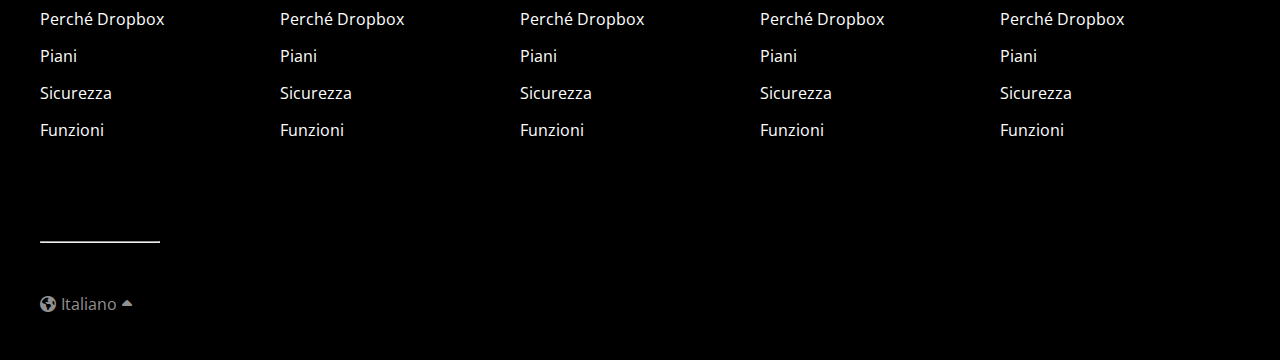
==== commit 2d8cc8cf: "[BONUS] Styled input button" ====
--- a/BONUS/index.html
+++ b/BONUS/index.html
@@ -66,8 +66,8 @@
                 <div class="content-1">
                     <h2>Trova il piano business che fa per te</h2>
                     <div class="inp-radio my20">
-                        <span><input type="radio" name="#">Fatturazione mensile</span>
-                        <span><input type="radio" name="#">Fatturazione annuale</span>
+                        <div class="button-radio"><input type="radio" name="name"/></div><span>Fatturazione Mensile</span>
+                        <div class="button-radio"><input type="radio" name="name"/></div><span>Fatturazione annuale</span>
                     </div>
                 </div>
                 <!-- column -->
--- a/BONUS/css/style.css
+++ b/BONUS/css/style.css
@@ -27,6 +27,42 @@
     margin: 0 auto;
 }
 
+/*Bonus Input-radio styling*/
+
+.button-radio {
+    border-radius: 50%;
+    outline: 2px solid grey;
+    margin-right: 5px;
+    display: inline-block;
+}
+  
+.button-radio:focus-within {
+    border-radius: 50%; 
+    outline: 5px solid blue;
+}
+  
+input{
+    opacity: 0;
+    cursor: pointer;
+    width: 21px;
+    height: 15px;
+}
+
+/*Bonus Button*/
+
+.btn{
+    transition-duration: 0.5s;
+    transition-delay: 20ms;
+}
+
+.btn.bg-blue:hover{
+    background-color: rgb(120, 35, 177);
+}
+
+.btn.border-black:hover{
+    background-color: rgba(86, 82, 82, 0.7);
+}
+
 /*content-header*/
 
 header ul li{
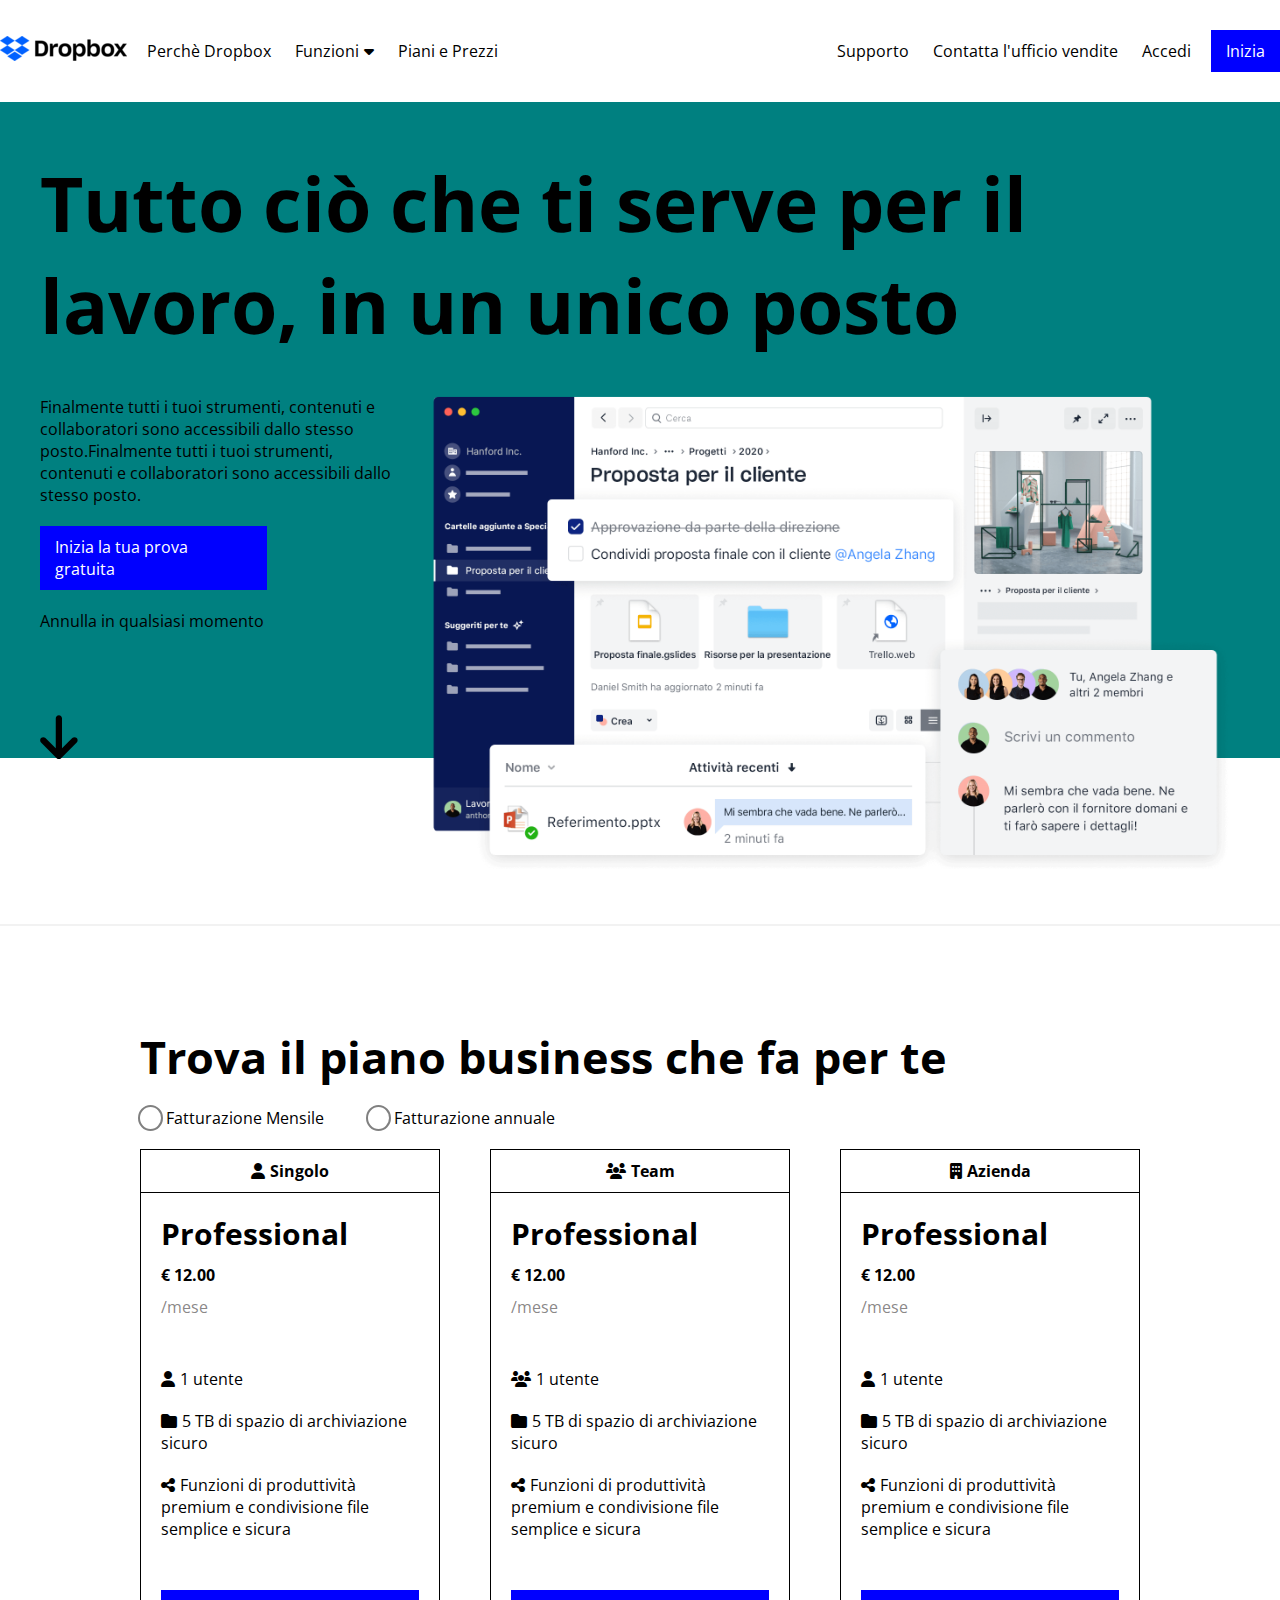
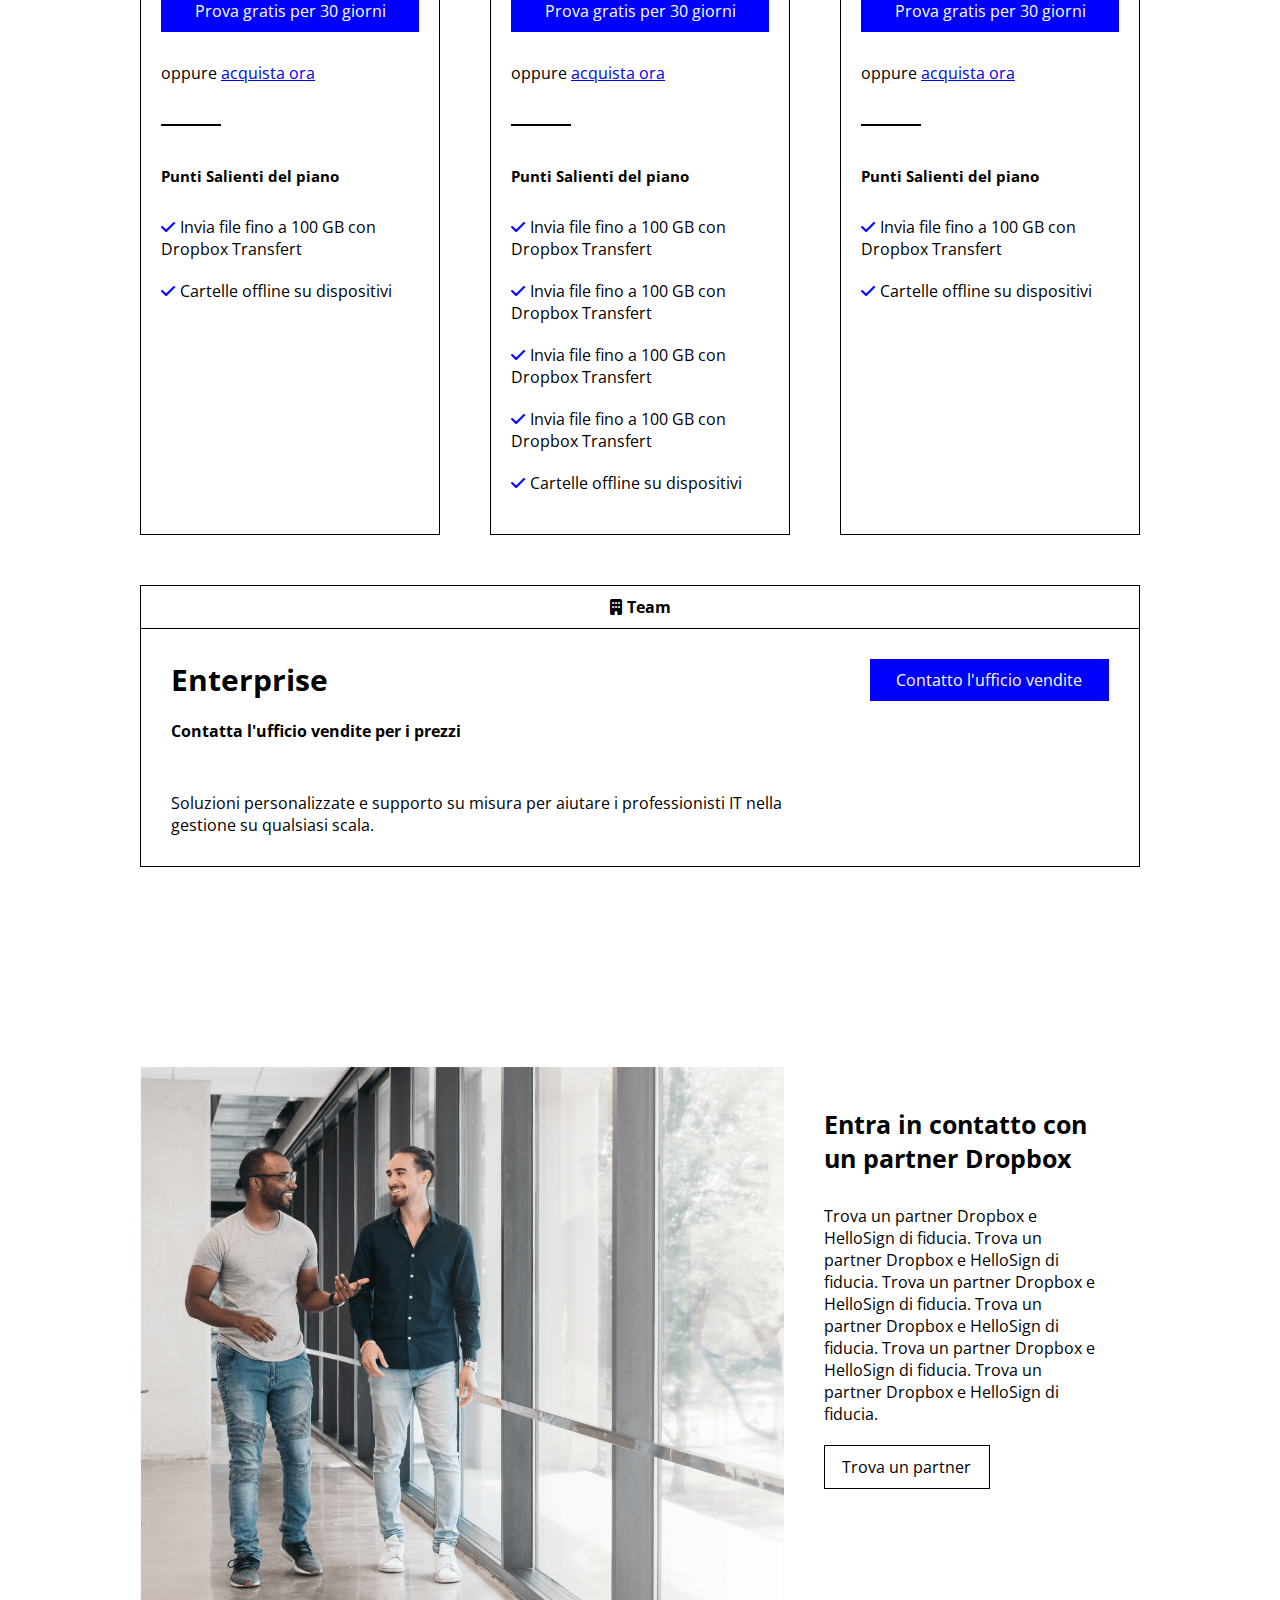
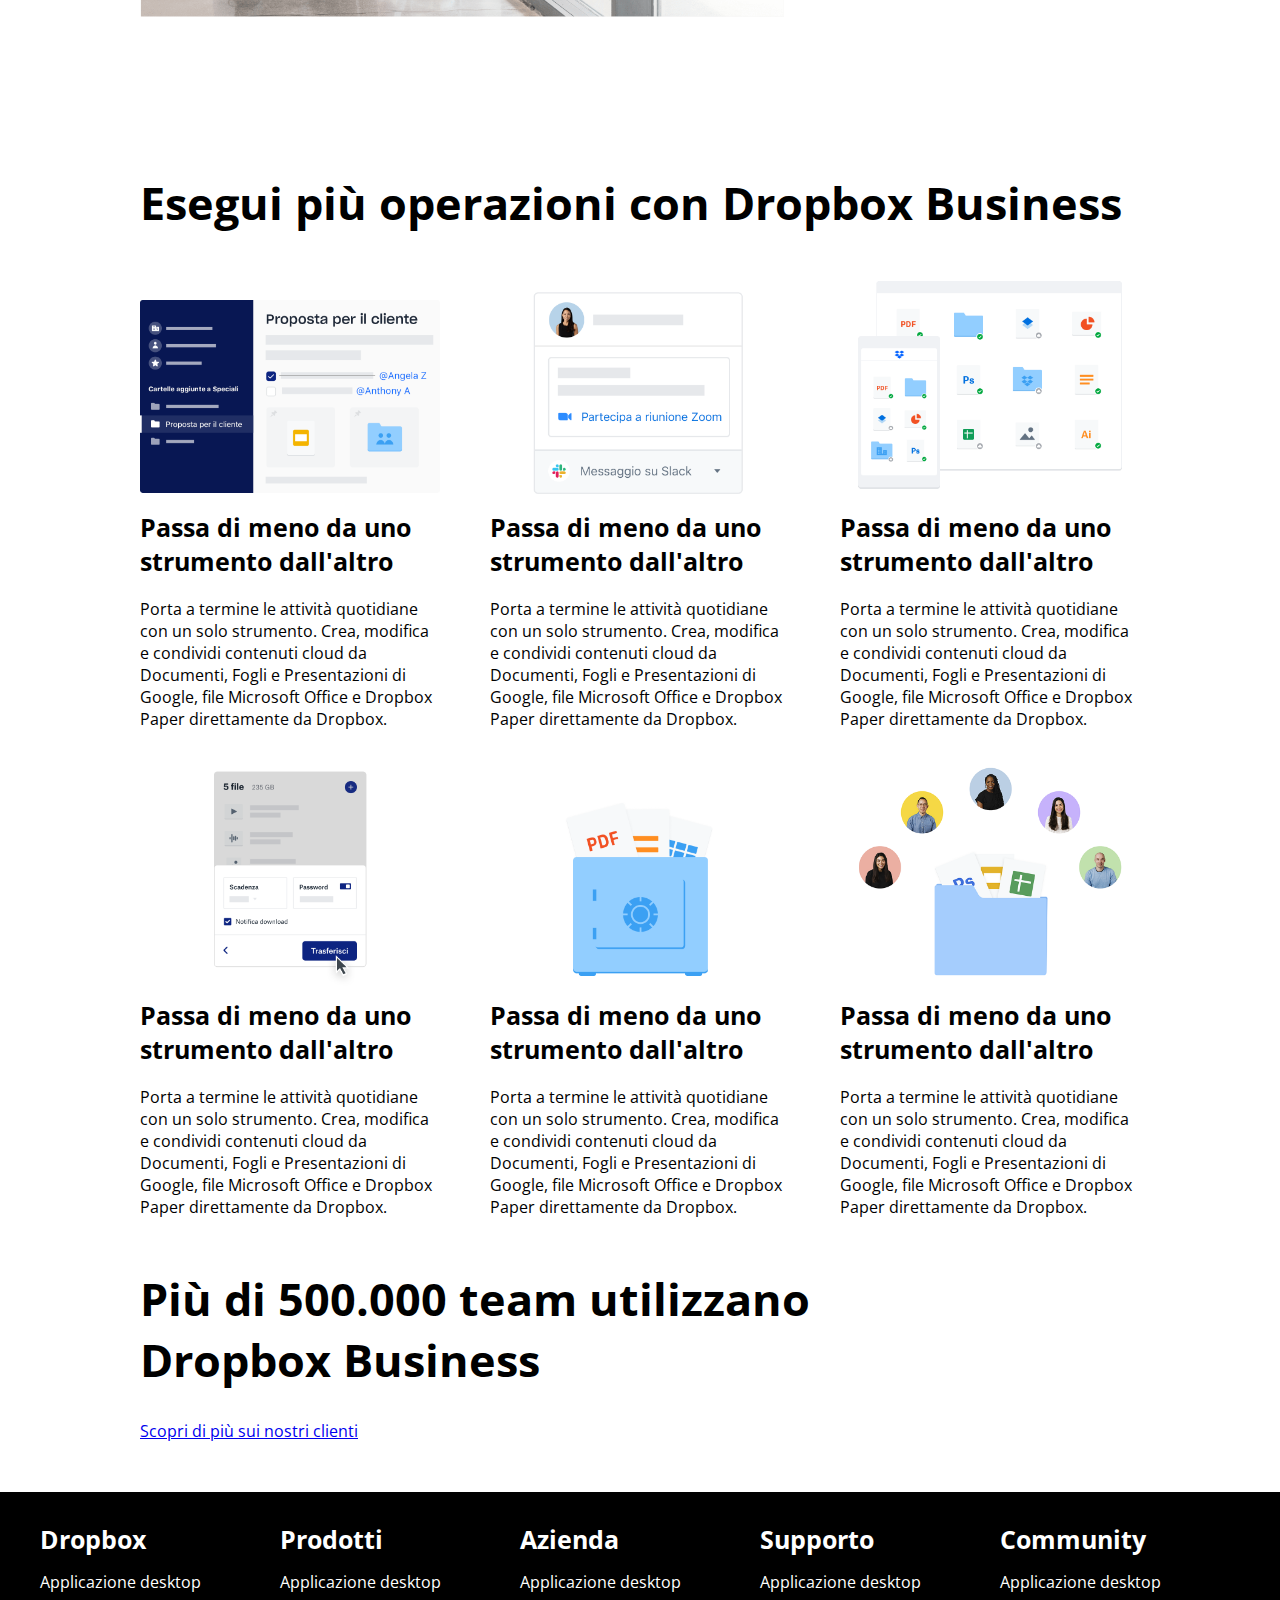
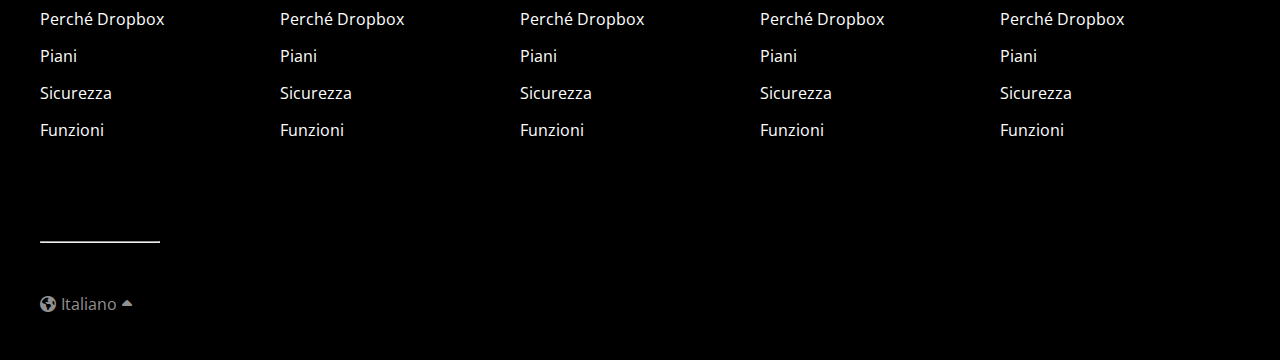
==== commit 69747725: "[BONUS] Styling links underlines with hover" ====
--- a/BONUS/index.html
+++ b/BONUS/index.html
@@ -20,9 +20,9 @@
             <a href="#"><img src="../img/logo-small.png" alt=""></a>
             <div class="col50">
                 <div id="head-leftlinks">
-                    <ul>
+                    <ul class="pos-relative">
                         <li><a href="#">Perch&egrave; Dropbox</a></li>
-                        <li><a href="#">Funzioni</a></li>
+                        <li class="dropdown-menu"><a href="#">Funzioni</a><i class="fa-solid fa-caret-down ml5"></i></li>
                         <li><a href="#">Piani e Prezzi</a></li>
                     </ul>
                 </div>
--- a/BONUS/css/style.css
+++ b/BONUS/css/style.css
@@ -25,6 +25,20 @@
 .container-sm{
     max-width: 1000px;
     margin: 0 auto;
+}
+
+/*Links-underline hover*/
+
+footer a:hover{
+    text-decoration: underline;
+    text-decoration-color: white;
+    text-decoration-thickness: 2px;
+}
+
+header ul li:hover{
+    text-decoration: underline;
+    text-decoration-color: black;
+    text-decoration-thickness: 2px;
 }
 
 /*Bonus Input-radio styling*/
